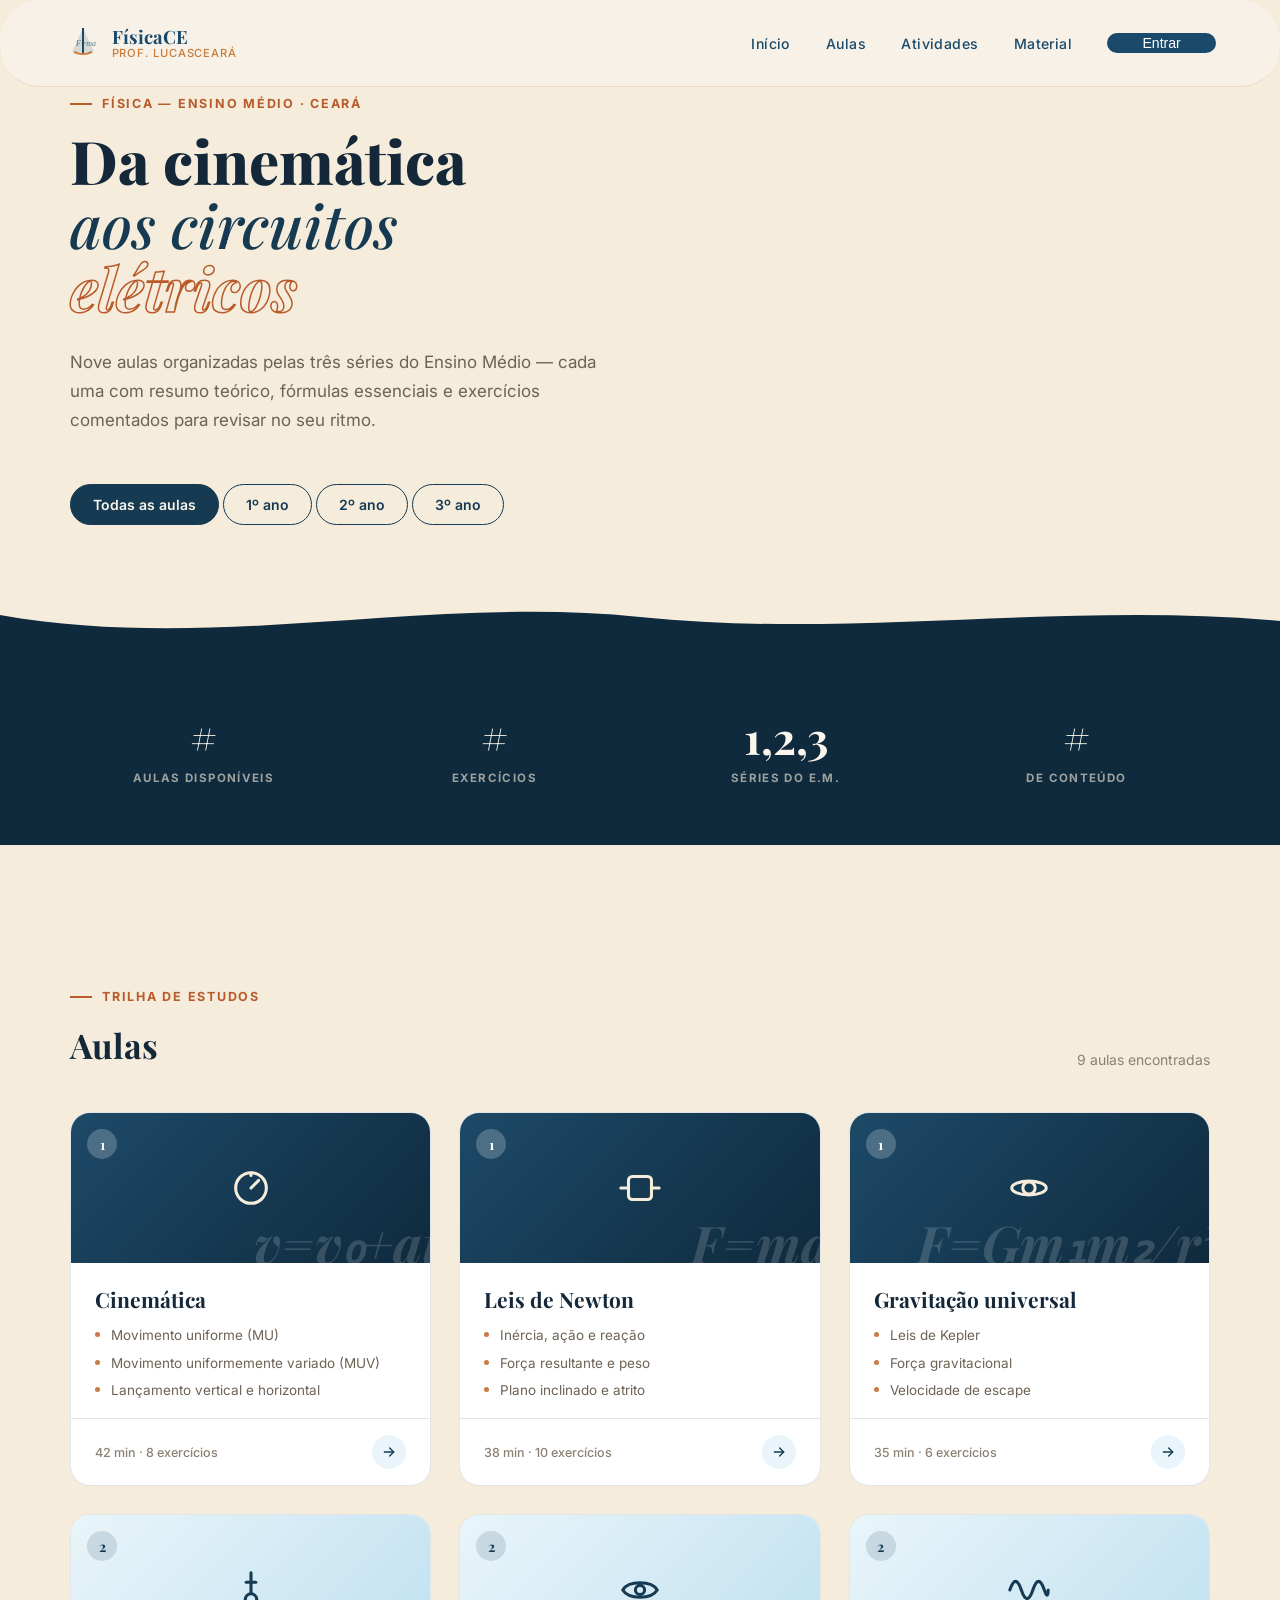
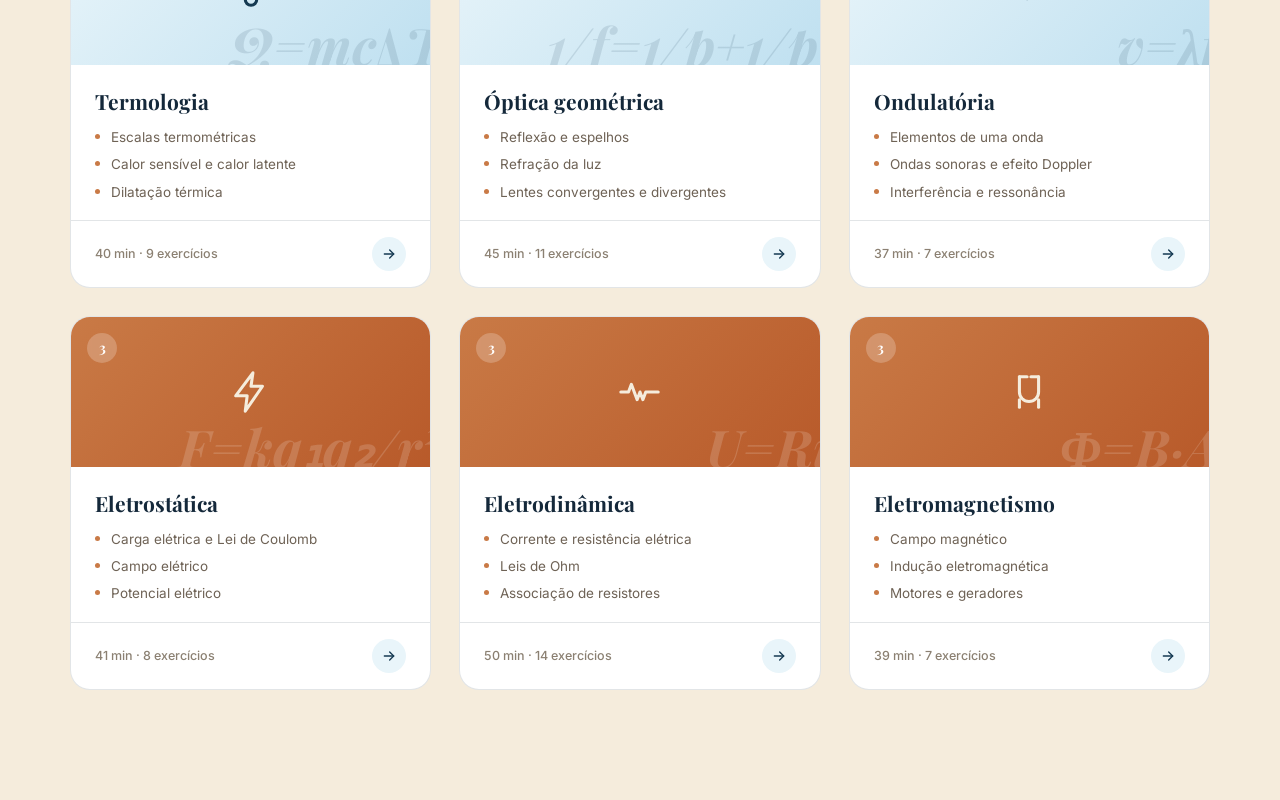
==== index2.html @ 8c0c24ef "Create index2.html" ====
<!DOCTYPE html>
<html lang="pt-BR">
<head>
<meta charset="UTF-8">
<meta name="viewport" content="width=device-width, initial-scale=1.0">
<title>Aulas — FísicaCE</title>
<link rel="preconnect" href="https://fonts.googleapis.com">
<link rel="preconnect" href="https://fonts.gstatic.com" crossorigin>
<link href="https://fonts.googleapis.com/css2?family=Playfair+Display:ital,wght@0,600;0,700;0,800;1,500;1,600&family=Inter:wght@400;500;600;700&display=swap" rel="stylesheet">
<link rel="stylesheet" href="index2.css">
</head>
<body>
   <!-- ── NAV ── -->
<nav>
  <div class="nav-logo">
    <svg class="nav-logo-icon" viewBox="0 0 38 38" fill="none" xmlns="http://www.w3.org/2000/svg">
      <!-- mini jangada -->
      <polygon points="19,4 30,28 8,28" fill="#1A4A6B" opacity=".15"/>
      <line x1="19" y1="4" x2="19" y2="30" stroke="#1A4A6B" stroke-width="2"/>
      <path d="M10 28 Q19 32 28 28" stroke="#C97B3A" stroke-width="2" fill="none"/>
      <text x="12" y="22" font-family="serif" font-style="italic" font-size="8" fill="#1A4A6B" opacity=".7">F=ma</text>
    </svg>
    <div class="nav-logo-text">
      FísicaCE
      <span>Prof. LucasCeará</span>
    </div>
  </div>
  <div class="nav-links">
  
    <li><a href="index.html">Início</a></li>
    <li><a href="aulas.html">Aulas</a></li>
    <li><a href="#">Atividades</a></li>
    <li><a href="#">Material</a></li>
    <button id="btnAbrir" class="nav-btn">Entrar</button>
    
  </div>

  <!--Button mobile-->
   <button class="nav-button" id="button" arial-label="Abrir menu">

    <span></span>
    <span></span>
    <span></span>

   </button>


<div class="nav-mobile" id="menuMobile">

    <a href="#">Início</a></li>
    <a href="aulas.html">Aulas</a></li>
    <a href="#">Atividades</a></li>
    <a href="#">Material</a></li>
    <hr>
    <button id="btEnt" class="nav-btn-mobile">Entrar</button>

</div>

 <!--Button mobile-->
   <button class="nav-button" id="button" arial-label="Abrir menu">

    <span></span>
    <span></span>
    <span></span>

   </button>


<div class="nav-mobile" id="menuMobile">

    <a href="#">Início</a></li>
    <a href="aulas.html">Aulas</a></li>
    <a href="#">Atividades</a></li>
    <a href="#">Material</a></li>
    <hr>
    <button id="btEnt" class="nav-btn-mobile">Entrar</button>

</div>
</nav>

<!--Header page-->
  <header class="page-head">
    <div class="wrap">
      <p class="eyebrow">Física — Ensino Médio · Ceará</p>
      <h1 class="heading">
        <span class="line-bold">Da cinemática</span>
        <span class="line-italic">aos circuitos</span>
        <span class="line-outline">elétricos</span>
      </h1>
      <p class="lede">
        Nove aulas organizadas pelas três séries do Ensino Médio — cada uma com resumo teórico,
        fórmulas essenciais e exercícios comentados para revisar no seu ritmo.
      </p>
 
      
        <button class="filter-btn active" data-filter="todas" role="tab" aria-selected="true">Todas as aulas</button>
        <button class="filter-btn" data-filter="1" role="tab" aria-selected="false">1º ano</button>
        <button class="filter-btn" data-filter="2" role="tab" aria-selected="false">2º ano</button>
        <button class="filter-btn" data-filter="3" role="tab" aria-selected="false">3º ano</button>


    </div>
  </header>
 
  <div class="wave">
    <svg viewBox="0 0 1440 64" preserveAspectRatio="none" aria-hidden="true">
      <path d="M0,20 C240,58 480,0 720,22 C960,44 1200,6 1440,26 L1440,64 L0,64 Z" fill="#0F2A3D"/>
    </svg>
  </div>
 
  <section class="stats-section">
    <div class="wrap">
      <div class="stats-grid">
        <div class="stat">
          <div class="num">#</div>
          <div class="label">Aulas disponíveis</div>
        </div>
        <div class="stat">
          <div class="num">#</div>
          <div class="label">Exercícios</div>
        </div>
        <div class="stat">
          <div class="num">1,2,3</div>
          <div class="label">Séries do E.M.</div>
        </div>
        <div class="stat">
          <div class="num">#</div>
          <div class="label">De conteúdo</div>
        </div>
      </div>
    </div>
  </section>
 
  <div class="wave" style="transform:scaleY(-1);">
    <svg viewBox="0 0 1440 64" preserveAspectRatio="none" aria-hidden="true">
      <path d="M0,20 C240,58 480,0 720,22 C960,44 1200,6 1440,26 L1440,64 L0,64 Z" fill="#F5ECDC"/>
    </svg>
  </div>
 
  <section class="cards-section">
    <div class="wrap">
      <div class="section-top">
        <div>
          <p class="eyebrow">Trilha de estudos</p>
          <h2 class="heading-md">Aulas</h2>
        </div>
        <span class="count-note" id="count-note">9 aulas encontradas</span>
      </div>
 
      <div class="grid" id="grid">
 
        <article class="card" data-serie="1" style="animation-delay:.02s">
          <div class="card-banner banner-navy">
            <span class="card-badge">1</span>
            <span class="watermark">v=v₀+at</span>
            <div class="card-icon">
              <svg viewBox="0 0 24 24" fill="none" stroke="#F5ECDC" stroke-width="1.6" stroke-linecap="round" stroke-linejoin="round"><circle cx="12" cy="12" r="8"/><path d="M12 12 L16 8"/><path d="M12 4 L12 5.5"/></svg>
            </div>
          </div>
          <div class="card-body">
            <h3>Cinemática</h3>
            <ul class="topics">
              <li>Movimento uniforme (MU)</li>
              <li>Movimento uniformemente variado (MUV)</li>
              <li>Lançamento vertical e horizontal</li>
            </ul>
          </div>
          <div class="card-footer">
            <span class="meta">42 min · 8 exercícios</span>
            <button class="arrow-btn" aria-label="Abrir aula de Cinemática">
              <svg viewBox="0 0 24 24" fill="none" stroke="currentColor" stroke-width="2" stroke-linecap="round" stroke-linejoin="round"><path d="M5 12h14"/><path d="M13 6l6 6-6 6"/></svg>
            </button>
          </div>
        </article>
 
        <article class="card" data-serie="1" style="animation-delay:.08s">
          <div class="card-banner banner-navy">
            <span class="card-badge">1</span>
            <span class="watermark">F=ma</span>
            <div class="card-icon">
              <svg viewBox="0 0 24 24" fill="none" stroke="#F5ECDC" stroke-width="1.6" stroke-linecap="round" stroke-linejoin="round"><rect x="6" y="6" width="12" height="12" rx="2"/><path d="M2 12h4"/><path d="M18 12h4"/></svg>
            </div>
          </div>
          <div class="card-body">
            <h3>Leis de Newton</h3>
            <ul class="topics">
              <li>Inércia, ação e reação</li>
              <li>Força resultante e peso</li>
              <li>Plano inclinado e atrito</li>
            </ul>
          </div>
          <div class="card-footer">
            <span class="meta">38 min · 10 exercícios</span>
            <button class="arrow-btn" aria-label="Abrir aula de Leis de Newton">
              <svg viewBox="0 0 24 24" fill="none" stroke="currentColor" stroke-width="2" stroke-linecap="round" stroke-linejoin="round"><path d="M5 12h14"/><path d="M13 6l6 6-6 6"/></svg>
            </button>
          </div>
        </article>
 
        <article class="card" data-serie="1" style="animation-delay:.14s">
          <div class="card-banner banner-navy">
            <span class="card-badge">1</span>
            <span class="watermark">F=Gm₁m₂/r²</span>
            <div class="card-icon">
              <svg viewBox="0 0 24 24" fill="none" stroke="#F5ECDC" stroke-width="1.6" stroke-linecap="round" stroke-linejoin="round"><circle cx="12" cy="12" r="3.2"/><ellipse cx="12" cy="12" rx="9" ry="3.6"/></svg>
            </div>
          </div>
          <div class="card-body">
            <h3>Gravitação universal</h3>
            <ul class="topics">
              <li>Leis de Kepler</li>
              <li>Força gravitacional</li>
              <li>Velocidade de escape</li>
            </ul>
          </div>
          <div class="card-footer">
            <span class="meta">35 min · 6 exercícios</span>
            <button class="arrow-btn" aria-label="Abrir aula de Gravitação universal">
              <svg viewBox="0 0 24 24" fill="none" stroke="currentColor" stroke-width="2" stroke-linecap="round" stroke-linejoin="round"><path d="M5 12h14"/><path d="M13 6l6 6-6 6"/></svg>
            </button>
          </div>
        </article>
 
        <article class="card" data-serie="2" style="animation-delay:.02s">
          <div class="card-banner banner-blue">
            <span class="card-badge">2</span>
            <span class="watermark">Q=mcΔT</span>
            <div class="card-icon">
              <svg viewBox="0 0 24 24" fill="none" stroke="#153A52" stroke-width="1.6" stroke-linecap="round" stroke-linejoin="round"><path d="M12 3v10.5"/><circle cx="12" cy="17" r="3"/><path d="M9.5 8h5"/></svg>
            </div>
          </div>
          <div class="card-body">
            <h3>Termologia</h3>
            <ul class="topics">
              <li>Escalas termométricas</li>
              <li>Calor sensível e calor latente</li>
              <li>Dilatação térmica</li>
            </ul>
          </div>
          <div class="card-footer">
            <span class="meta">40 min · 9 exercícios</span>
            <button class="arrow-btn" aria-label="Abrir aula de Termologia">
              <svg viewBox="0 0 24 24" fill="none" stroke="currentColor" stroke-width="2" stroke-linecap="round" stroke-linejoin="round"><path d="M5 12h14"/><path d="M13 6l6 6-6 6"/></svg>
            </button>
          </div>
        </article>
 
        <article class="card" data-serie="2" style="animation-delay:.08s">
          <div class="card-banner banner-blue">
            <span class="card-badge">2</span>
            <span class="watermark">1/f=1/p+1/p'</span>
            <div class="card-icon">
              <svg viewBox="0 0 24 24" fill="none" stroke="#153A52" stroke-width="1.6" stroke-linecap="round" stroke-linejoin="round"><path d="M3 12c3-5 15-5 18 0c-3 5-15 5-18 0Z"/><circle cx="12" cy="12" r="2.4"/></svg>
            </div>
          </div>
          <div class="card-body">
            <h3>Óptica geométrica</h3>
            <ul class="topics">
              <li>Reflexão e espelhos</li>
              <li>Refração da luz</li>
              <li>Lentes convergentes e divergentes</li>
            </ul>
          </div>
          <div class="card-footer">
            <span class="meta">45 min · 11 exercícios</span>
            <button class="arrow-btn" aria-label="Abrir aula de Óptica geométrica">
              <svg viewBox="0 0 24 24" fill="none" stroke="currentColor" stroke-width="2" stroke-linecap="round" stroke-linejoin="round"><path d="M5 12h14"/><path d="M13 6l6 6-6 6"/></svg>
            </button>
          </div>
        </article>
 
        <article class="card" data-serie="2" style="animation-delay:.14s">
          <div class="card-banner banner-blue">
            <span class="card-badge">2</span>
            <span class="watermark">v=λf</span>
            <div class="card-icon">
              <svg viewBox="0 0 24 24" fill="none" stroke="#153A52" stroke-width="1.6" stroke-linecap="round" stroke-linejoin="round"><path d="M2 12c2-6 4-6 6 0s4 6 6 0s4-6 6 0s2 0 2 0"/></svg>
            </div>
          </div>
          <div class="card-body">
            <h3>Ondulatória</h3>
            <ul class="topics">
              <li>Elementos de uma onda</li>
              <li>Ondas sonoras e efeito Doppler</li>
              <li>Interferência e ressonância</li>
            </ul>
          </div>
          <div class="card-footer">
            <span class="meta">37 min · 7 exercícios</span>
            <button class="arrow-btn" aria-label="Abrir aula de Ondulatória">
              <svg viewBox="0 0 24 24" fill="none" stroke="currentColor" stroke-width="2" stroke-linecap="round" stroke-linejoin="round"><path d="M5 12h14"/><path d="M13 6l6 6-6 6"/></svg>
            </button>
          </div>
        </article>
 
        <article class="card" data-serie="3" style="animation-delay:.02s">
          <div class="card-banner banner-orange">
            <span class="card-badge">3</span>
            <span class="watermark">F=kq₁q₂/r²</span>
            <div class="card-icon">
              <svg viewBox="0 0 24 24" fill="none" stroke="#F5ECDC" stroke-width="1.6" stroke-linecap="round" stroke-linejoin="round"><path d="M13 2 L4 14 h6 l-1 8 l9 -13 h-6 z"/></svg>
            </div>
          </div>
          <div class="card-body">
            <h3>Eletrostática</h3>
            <ul class="topics">
              <li>Carga elétrica e Lei de Coulomb</li>
              <li>Campo elétrico</li>
              <li>Potencial elétrico</li>
            </ul>
          </div>
          <div class="card-footer">
            <span class="meta">41 min · 8 exercícios</span>
            <button class="arrow-btn" aria-label="Abrir aula de Eletrostática">
              <svg viewBox="0 0 24 24" fill="none" stroke="currentColor" stroke-width="2" stroke-linecap="round" stroke-linejoin="round"><path d="M5 12h14"/><path d="M13 6l6 6-6 6"/></svg>
            </button>
          </div>
        </article>
 
        <article class="card" data-serie="3" style="animation-delay:.08s">
          <div class="card-banner banner-orange">
            <span class="card-badge">3</span>
            <span class="watermark">U=Ri</span>
            <div class="card-icon">
              <svg viewBox="0 0 24 24" fill="none" stroke="#F5ECDC" stroke-width="1.6" stroke-linecap="round" stroke-linejoin="round"><path d="M2 12h4l1.5-4l3 8l1.5-4l1.5 4l1.5-4h6.5"/></svg>
            </div>
          </div>
          <div class="card-body">
            <h3>Eletrodinâmica</h3>
            <ul class="topics">
              <li>Corrente e resistência elétrica</li>
              <li>Leis de Ohm</li>
              <li>Associação de resistores</li>
            </ul>
          </div>
          <div class="card-footer">
            <span class="meta">50 min · 14 exercícios</span>
            <button class="arrow-btn" aria-label="Abrir aula de Eletrodinâmica">
              <svg viewBox="0 0 24 24" fill="none" stroke="currentColor" stroke-width="2" stroke-linecap="round" stroke-linejoin="round"><path d="M5 12h14"/><path d="M13 6l6 6-6 6"/></svg>
            </button>
          </div>
        </article>
 
        <article class="card" data-serie="3" style="animation-delay:.14s">
          <div class="card-banner banner-orange">
            <span class="card-badge">3</span>
            <span class="watermark">Φ=B·A</span>
            <div class="card-icon">
              <svg viewBox="0 0 24 24" fill="none" stroke="#F5ECDC" stroke-width="1.6" stroke-linecap="round" stroke-linejoin="round"><path d="M7 4v8a5 5 0 0 0 10 0V4"/><path d="M7 4h4"/><path d="M13 4h4"/><path d="M7 16v4"/><path d="M17 16v4"/></svg>
            </div>
          </div>
          <div class="card-body">
            <h3>Eletromagnetismo</h3>
            <ul class="topics">
              <li>Campo magnético</li>
              <li>Indução eletromagnética</li>
              <li>Motores e geradores</li>
            </ul>
          </div>
          <div class="card-footer">
            <span class="meta">39 min · 7 exercícios</span>
            <button class="arrow-btn" aria-label="Abrir aula de Eletromagnetismo">
              <svg viewBox="0 0 24 24" fill="none" stroke="currentColor" stroke-width="2" stroke-linecap="round" stroke-linejoin="round"><path d="M5 12h14"/><path d="M13 6l6 6-6 6"/></svg>
            </button>
          </div>
        </article>
 
      </div>
    </div>
  </section>



</body>
</html>
---- index2.css ----
*, *::before, *::after { box-sizing: border-box; margin: 0; padding: 0; }

:root{
    --cream:#F5ECDC;
    --cream-soft:#FBF6EC;
    --navy-900:#0F2A3D;
    --navy-800:#153A52;
    --navy-700:#1D4A68;
    --ink:#14283A;
    --stone:#6E6255;
    --stone-soft:#8B8072;
    --orange-600:#B85A2A;
    --orange-500:#C97A46;
    --orange-100:#F1D9C4;
    --blue-100:#BFE0F0;
    --blue-50:#E9F5FA;
    --areia:     #F7F1E8;
    --ocre:      #C97B3A;
    --terracota: #A84B2F;
    --oceano:    #1A4A6B;
    --agua:      #2D7DAB;
    --espuma:    #D8EEF7;
    --noite:     #0D2535;
    --texto:     #2C1F10;
    --line:rgba(20,40,58,0.12);
    --white:#FFFFFF;
    --radius-card:20px;
    --font-display:'Playfair Display', Georgia, serif;
    --font-body:'Inter', -apple-system, sans-serif;
  }
 
 html { scroll-behavior: smooth; }

  body{
    font-family:var(--font-body);
    background:var(--cream);
    color:var(--ink);
    -webkit-font-smoothing:antialiased;
    overflow-x: hidden;
    width: 100%;
  }

  /* ── NAV ── */
  /*Com o position a navbar fica no topo mesmo quando rola a página*/
  /*o z-index faz com que a nav fique acima de todos os outros elementos*/
  nav {
    position: fixed; top: 0; left: 0; right: 0; z-index: 100;
    display: flex; align-items: center; justify-content: space-between;
    padding: 1.5rem 4rem;
    background: rgba(247, 241, 232, 0.92);
    backdrop-filter: blur(35px);
    border-bottom: 1px solid rgba(201, 123, 58, 0.18);
    border-radius: 40px;
  }



 
  
.nav-button{
    display: none;
    flex-direction: column;
    justify-content: center;
    gap: 6px;
    width: 42px; height: 42px;
    background: none;
    border: none;
    cursor: pointer;
    padding: 0;
    transition: border-color .2s, background 2.s;
}

.nav-button:hover {
    border-color: var(--ocre);
    background: rgba(201,123,58,.06);
}


.nav-button span {
    display: block;
    width: 20px; height: 2px;
    background: var(--oceano);
    border-radius: 2px;
    transition: transform .3s ease, opacity .3s ease;
    transform-origin: center;
}

  /* Estado aberto — vira X */
  .nav-button.aberto span:nth-child(1) { transform: translateY(7px) rotate(45deg); }
  .nav-button.aberto span:nth-child(2) { opacity: 0; transform: scaleX(0); }
  .nav-button.aberto span:nth-child(3) { transform: translateY(-7px) rotate(-45deg); }

/* Menu mobile dropdown */
  .nav-mobile {
    display: none;
    position: fixed;
    top: 65px; left: 0; right: 0;
    z-index: 99;
    background: rgba(247,241,232,0.98);
    backdrop-filter: blur(14px);
    border-bottom: 2px solid rgba(201,123,58,.2);
    flex-direction: column;
    padding: 1rem 1.5rem 1.5rem;
    gap: .2rem;
    box-shadow: 0 8px 24px rgba(13,37,53,.1);
}
 .nav-mobile.aberto {
    display: flex;
    animation: slideDown .22s ease forwards;
  }

 @keyframes slideDown {
    from { opacity: 0; transform: translateY(-8px); }
    to   { opacity: 1; transform: translateY(0); }
  }


  .nav-mobile a {
    text-decoration: none; font-size: .98rem; font-weight: 500;
    color: var(--oceano); padding: .8rem 1rem;
    border-radius: .5rem; transition: background .15s, color .15s;
  }


.nav-mobile a:hover { background: rgba(26,74,107,.06); color: var(--ocre); }
  .nav-mobile .nav-btn-mobile {
    background: var(--oceano); color: #fff !important;
    text-align: center; margin-top: .6rem;
    border-radius: 2rem; padding: .85rem 1rem;
    font-weight: 600;
  }

  .nav-mobile .nav-btn-mobile:hover { background: var(--agua) !important; }
  .nav-mobile hr {
    border: none; border-top: 1px solid rgba(201,123,58,.18); margin: .5rem 0;
  }



  .nav-logo {
    display: flex; align-items: center; gap: .6rem;
  }
  .nav-logo-icon {
    width: 38px; height: 38px;
  }
  .nav-logo-text {
    font-family: 'Playfair Display', serif;
    font-size: 1.15rem;
    font-weight: 700;
    color: var(--oceano);
    line-height: 1.1;
  }
  .nav-logo-text span {
    display: block;
    font-size: .7rem;
    font-family: 'Inter', sans-serif;
    font-weight: 500;
    color: var(--ocre);
    letter-spacing: .08em;
    text-transform: uppercase;
  }
 
  .nav-links {
    display: flex; gap: 2.2rem; list-style: none;

  }
  .nav-links a {
    text-decoration: none;
    font-size: .88rem;
    font-weight: 500;
    color: var(--oceano);
    letter-spacing: .03em;
    transition: color .2s;
  }
  .nav-links a:hover { color: var(--ocre); }
 
  .nav-btn {
    background: var(--oceano);
    color: #fff !important;
    padding: .1rem 2.2rem;
    border-radius: 5rem;
    font-size: .88rem !important;
    font-weight: 500;
    transition: background .2s !important;
    border: none;
  }


  .nav-btn:hover { background: var(--agua) !important; color: #fff !important; }

 
  .wrap{
    max-width:1220px;
    margin:0 auto;
    padding:0 40px;
  }
 
  /* ---------- Eyebrow ---------- */
  .eyebrow{
    display:flex;
    align-items:center;
    gap:10px;
    font-family:var(--font-body);
    font-size:12.5px;
    font-weight:700;
    letter-spacing:0.14em;
    text-transform:uppercase;
    color:var(--orange-600);
    margin-bottom:18px;
  }
  .eyebrow::before{
    content:"";
    width:22px;
    height:2px;
    background:var(--orange-600);
    display:inline-block;
  }
  .eyebrow.on-dark{ color:var(--orange-500); }
 
  /* ---------- Header / Hero ---------- */
  .page-head{
    padding:96px 0 70px;
  }
  .page-head .heading{
    font-family:var(--font-display);
    font-size:60px;
    line-height:1.06;
    max-width:760px;
  }
  .page-head .heading .line-bold{
    display:block;
    font-weight:800;
    color:var(--ink);
  }
  .page-head .heading .line-italic{
    display:block;
    font-weight:500;
    font-style:italic;
    color:var(--navy-800);
  }
  .page-head .heading .line-outline{
    display:block;
    font-weight:700;
    font-style:italic;
    color:transparent;
    -webkit-text-stroke:1.5px var(--orange-600);
    text-stroke:1.5px var(--orange-600);
  }
 
  .page-head .lede{
    margin-top:28px;
    max-width:560px;
    font-size:17px;
    line-height:1.7;
    color:var(--stone);
  }
 
  /* ---------- Filter tabs ---------- */

  .filter-btn{
    margin-top:50px;
    font-family:var(--font-body);
    font-size:14px;
    font-weight:600;
    padding:11px 22px;
    border-radius:999px;
    border:1.5px solid var(--navy-800);
    background:transparent;
    color:var(--navy-800);
    cursor:pointer;
    transition:background .2s ease, color .2s ease, border-color .2s ease;
  }
  .filter-btn:hover{ background:rgba(21,58,82,0.06); }
  .filter-btn.active{
    background:var(--navy-800);
    color:var(--cream-soft);
    border-color:var(--navy-800);
  }
  .filter-btn:focus-visible{
    outline:2px solid var(--orange-600);
    outline-offset:2px;
  }
 
  /* ---------- Wave dividers ---------- */
  .wave{ line-height:0; }
  .wave svg{ display:block; width:100%; height:64px; }
 
  /* ---------- Stats bar ---------- */
  .stats-section{
    background:var(--navy-900);
    padding:56px 0 60px;
  }
  .stats-grid{
    display:grid;
    grid-template-columns:repeat(4, 1fr);
    text-align:center;
    gap:24px;
  }
  .stat .num{
    font-family:var(--font-display);
    font-weight:700;
    font-size:44px;
    color:var(--cream-soft);
    line-height:1;
  }
  .stat .label{
    margin-top:12px;
    font-size:11.5px;
    font-weight:700;
    letter-spacing:0.12em;
    text-transform:uppercase;
    color:rgba(245,236,220,0.62);
  }
 
  /* ---------- Cards section ---------- */
  .cards-section{
    padding:80px 0 110px;
  }
  .section-top{
    display:flex;
    justify-content:space-between;
    align-items:flex-end;
    gap:24px;
    margin-bottom:44px;
  }
  .section-top .heading-md{
    font-family:var(--font-display);
    font-weight:700;
    font-size:34px;
    color:var(--ink);
    margin-top:4px;
  }
  .count-note{
    font-size:14px;
    color:var(--stone-soft);
  }
 
  .grid{
    display:grid;
    grid-template-columns:repeat(3, 1fr);
    gap:28px;
  }
 
  .card{
    background:var(--white);
    border-radius:var(--radius-card);
    overflow:hidden;
    border:1px solid var(--line);
    display:flex;
    flex-direction:column;
    transition:transform .25s ease, box-shadow .25s ease;
  }
  .card:hover{
    transform:translateY(-4px);
    box-shadow:0 18px 34px rgba(20,40,58,0.14);
  }
 
  .card-banner{
    position:relative;
    height:150px;
    display:flex;
    align-items:center;
    justify-content:center;
    overflow:hidden;
  }
  .banner-navy{ background:linear-gradient(135deg, var(--navy-700), var(--navy-900)); }
  .banner-blue{ background:linear-gradient(135deg, var(--blue-50), var(--blue-100)); }
  .banner-orange{ background:linear-gradient(135deg, var(--orange-500), var(--orange-600)); }
 
  .card-badge{
    position:absolute;
    top:16px;
    left:16px;
    width:30px;
    height:30px;
    border-radius:50%;
    display:flex;
    align-items:center;
    justify-content:center;
    font-family:var(--font-display);
    font-weight:700;
    font-size:14px;
    background:rgba(255,255,255,0.22);
    color:var(--white);
    backdrop-filter:blur(2px);
  }
  .banner-blue .card-badge{
    background:rgba(21,58,82,0.14);
    color:var(--navy-800);
  }
 
  .watermark{
    position:absolute;
    right:-10px;
    bottom:-14px;
    font-family:var(--font-display);
    font-style:italic;
    font-weight:700;
    font-size:52px;
    color:rgba(255,255,255,0.16);
    white-space:nowrap;
    pointer-events:none;
  }
  .banner-blue .watermark{ color:rgba(21,58,82,0.12); }
 
  .card-icon{
    position:relative;
    z-index:1;
    width:46px;
    height:46px;
  }
  .card-icon svg{ width:100%; height:100%; }
 
  .card-body{
    padding:22px 24px 18px;
    flex:1;
  }
  .card-body h3{
    font-family:var(--font-display);
    font-weight:700;
    font-size:21px;
    color:var(--ink);
    margin-bottom:12px;
  }
  .topics{
    list-style:none;
    display:flex;
    flex-direction:column;
    gap:7px;
  }
  .topics li{
    font-size:13.5px;
    color:var(--stone);
    padding-left:16px;
    position:relative;
    line-height:1.5;
  }
  .topics li::before{
    content:"";
    position:absolute;
    left:0;
    top:7px;
    width:5px;
    height:5px;
    border-radius:50%;
    background:var(--orange-500);
  }
 
  .card-footer{
    display:flex;
    align-items:center;
    justify-content:space-between;
    padding:16px 24px;
    border-top:1px solid var(--line);
  }
  .card-footer .meta{
    font-size:12.5px;
    color:var(--stone-soft);
    font-weight:500;
  }
  .arrow-btn{
    width:34px;
    height:34px;
    border-radius:50%;
    border:none;
    background:var(--blue-50);
    color:var(--navy-800);
    display:flex;
    align-items:center;
    justify-content:center;
    cursor:pointer;
    transition:background .2s ease, transform .2s ease;
    flex-shrink:0;
  }
  .arrow-btn:hover{ background:var(--orange-100); transform:translateX(2px); }
  .arrow-btn:focus-visible{ outline:2px solid var(--orange-600); outline-offset:2px; }
  .arrow-btn svg{ width:16px; height:16px; }
 
  .card.is-hidden{ display:none; }
 
  .card{
    opacity:0;
    transform:translateY(14px);
    animation:rise .6s ease forwards;
  }
  @media (prefers-reduced-motion: reduce){
    .card{ opacity:1; transform:none; animation:none; }
    .card:hover{ transform:none; }
  }
  @keyframes rise{ to{ opacity:1; transform:translateY(0); } }
 
  /* ---------- Responsive ---------- */
  @media (max-width:768px){
    .wrap{ padding:0 28px; }
    .page-head{ padding:72px 0 54px; }
    .page-head .heading{ font-size:44px; }
    .section-top{ flex-direction:column; align-items:flex-start; }
    .grid{ grid-template-columns:repeat(2, 1fr); }
    .stats-grid{ grid-template-columns:repeat(2, 1fr); row-gap:36px; }
    .stat .num{ font-size:34px; }
  }
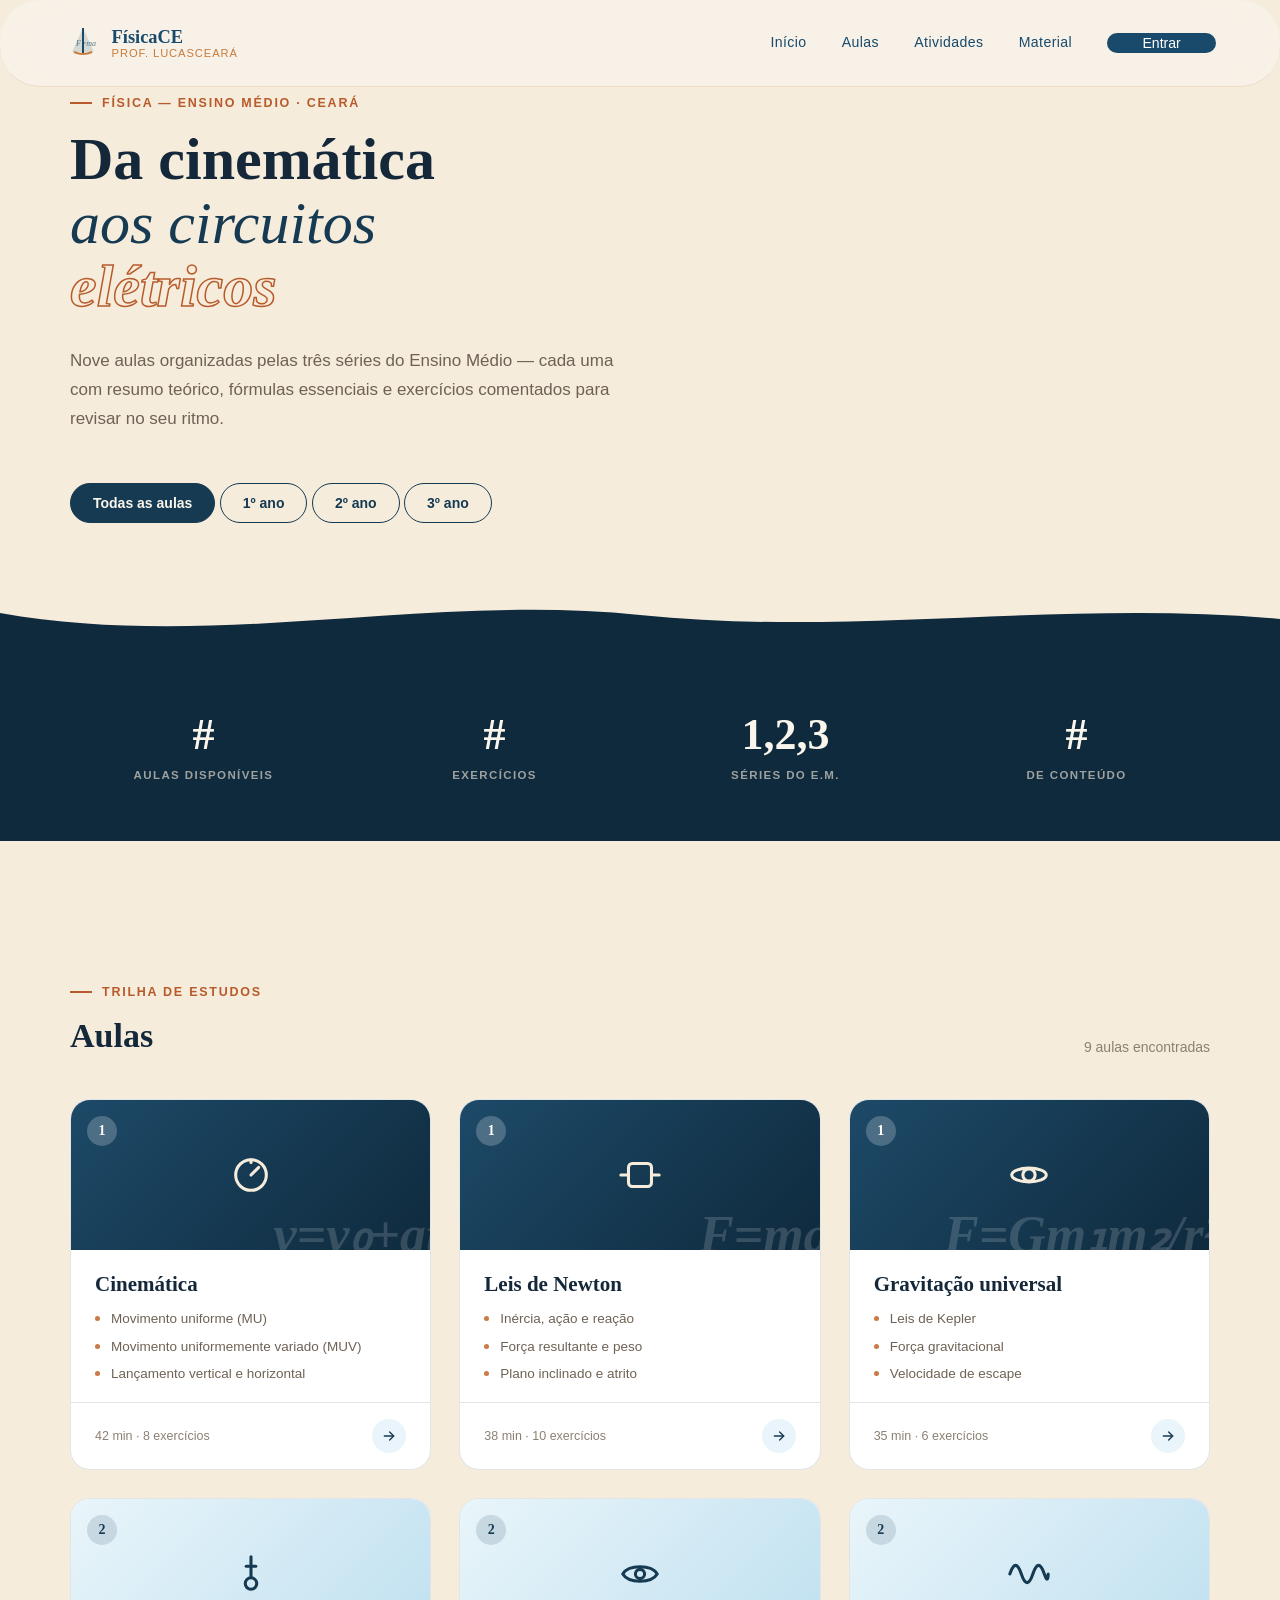
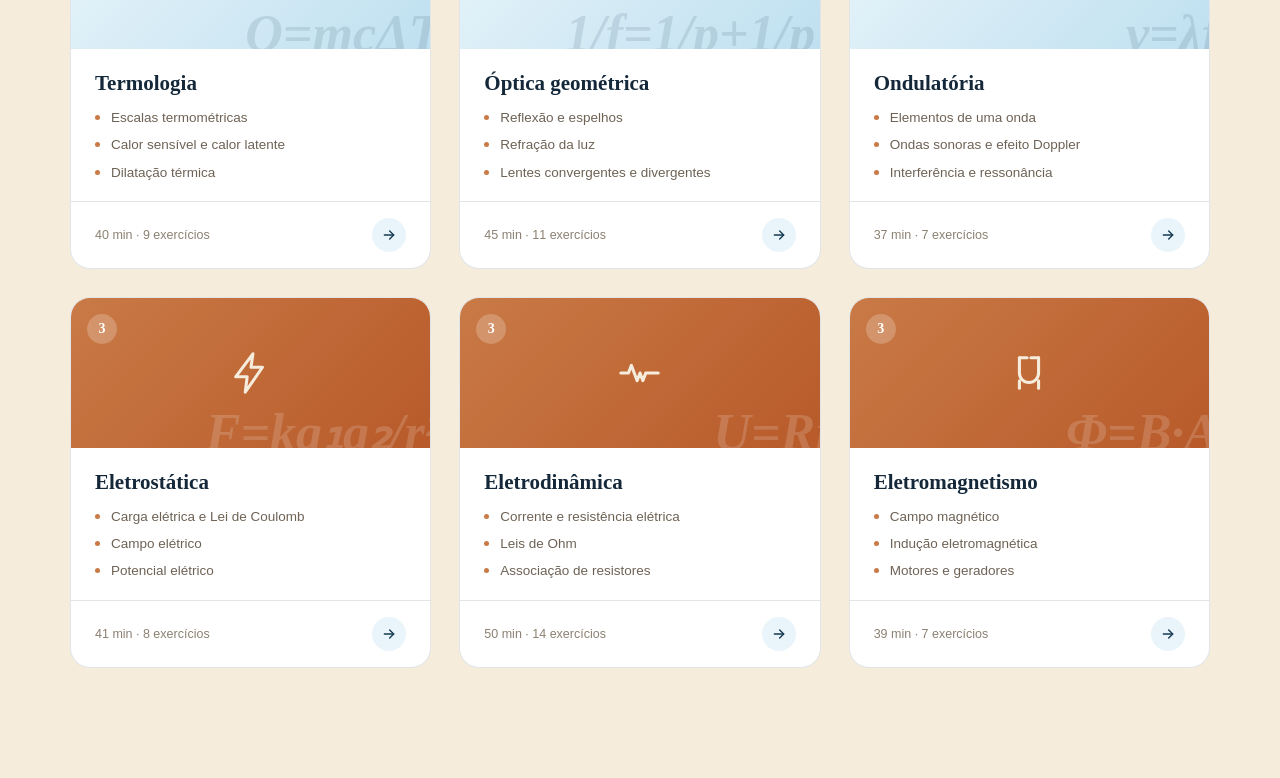
==== commit 0cfef670: "Update index2.html" ====
--- a/index2.html
+++ b/index2.html
@@ -4,9 +4,6 @@
 <meta charset="UTF-8">
 <meta name="viewport" content="width=device-width, initial-scale=1.0">
 <title>Aulas — FísicaCE</title>
-<link rel="preconnect" href="https://fonts.googleapis.com">
-<link rel="preconnect" href="https://fonts.gstatic.com" crossorigin>
-<link href="https://fonts.googleapis.com/css2?family=Playfair+Display:ital,wght@0,600;0,700;0,800;1,500;1,600&family=Inter:wght@400;500;600;700&display=swap" rel="stylesheet">
 <link rel="stylesheet" href="index2.css">
 </head>
 <body>
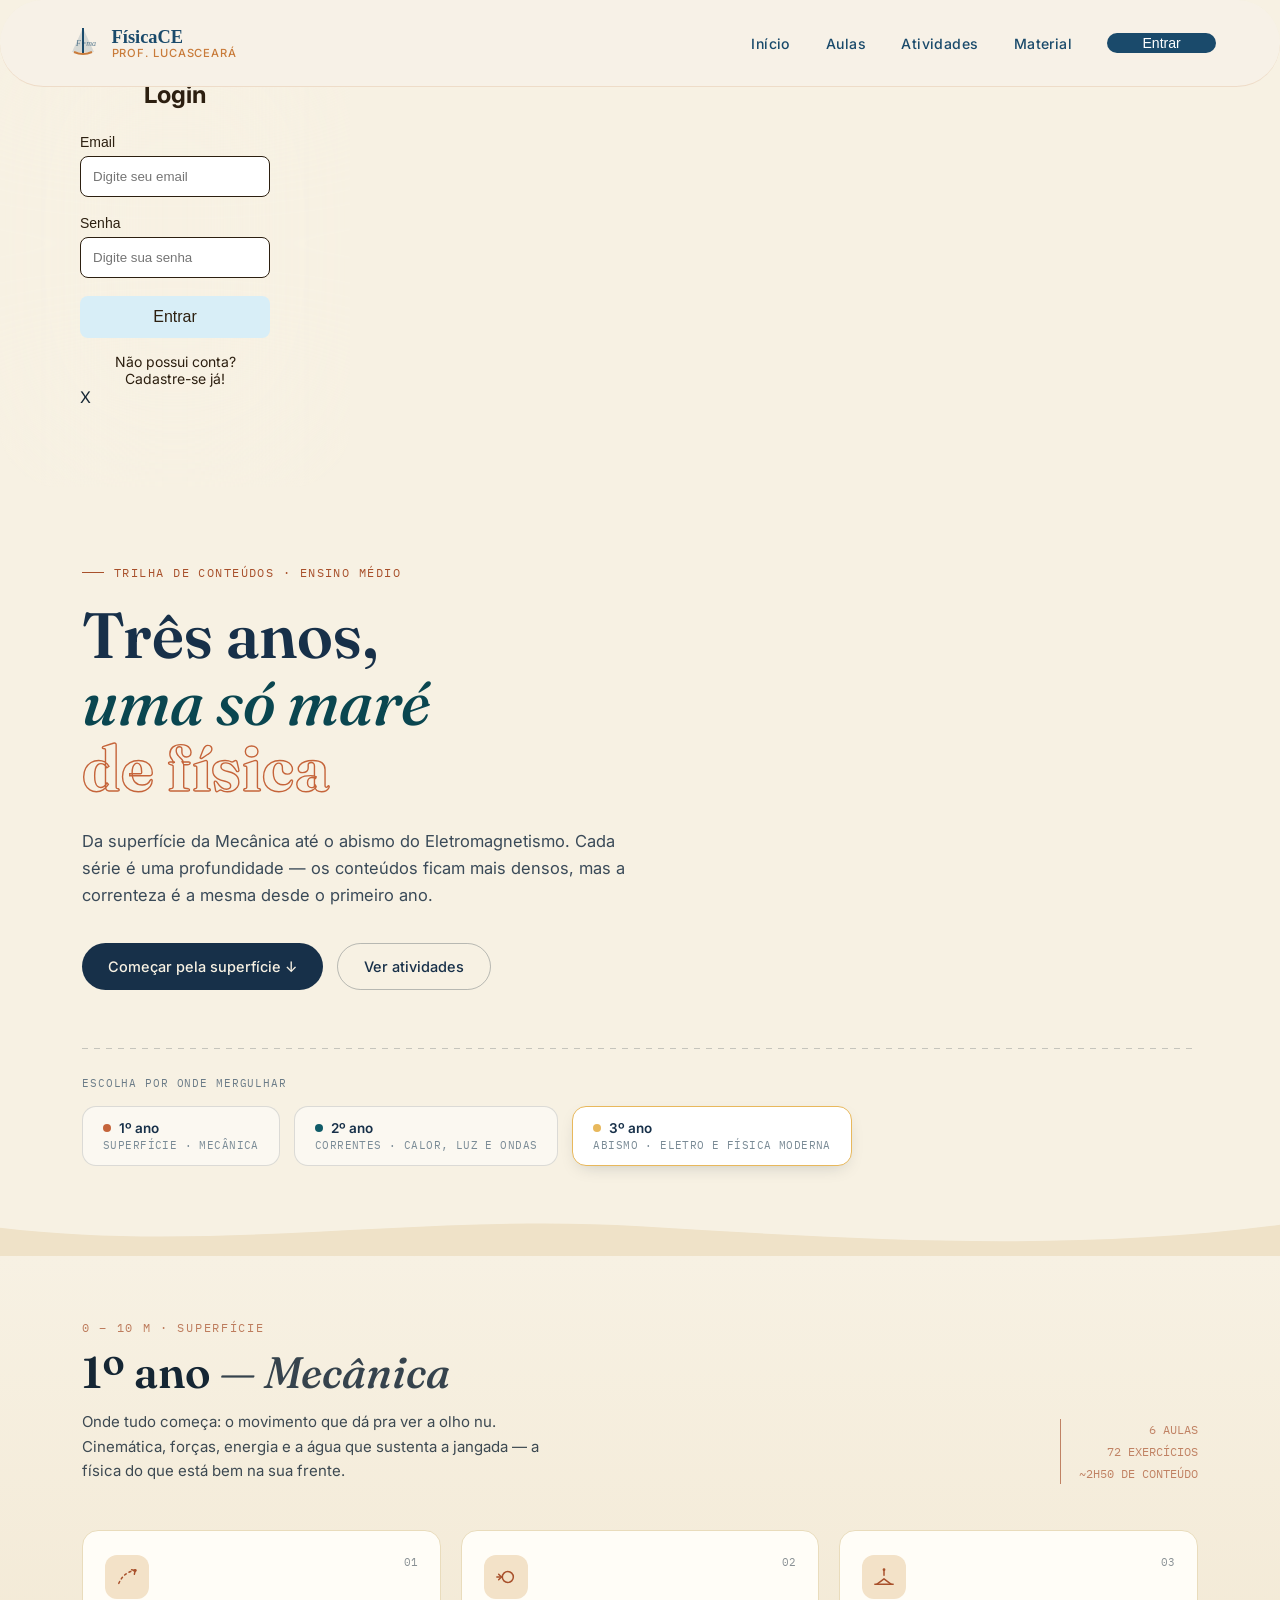
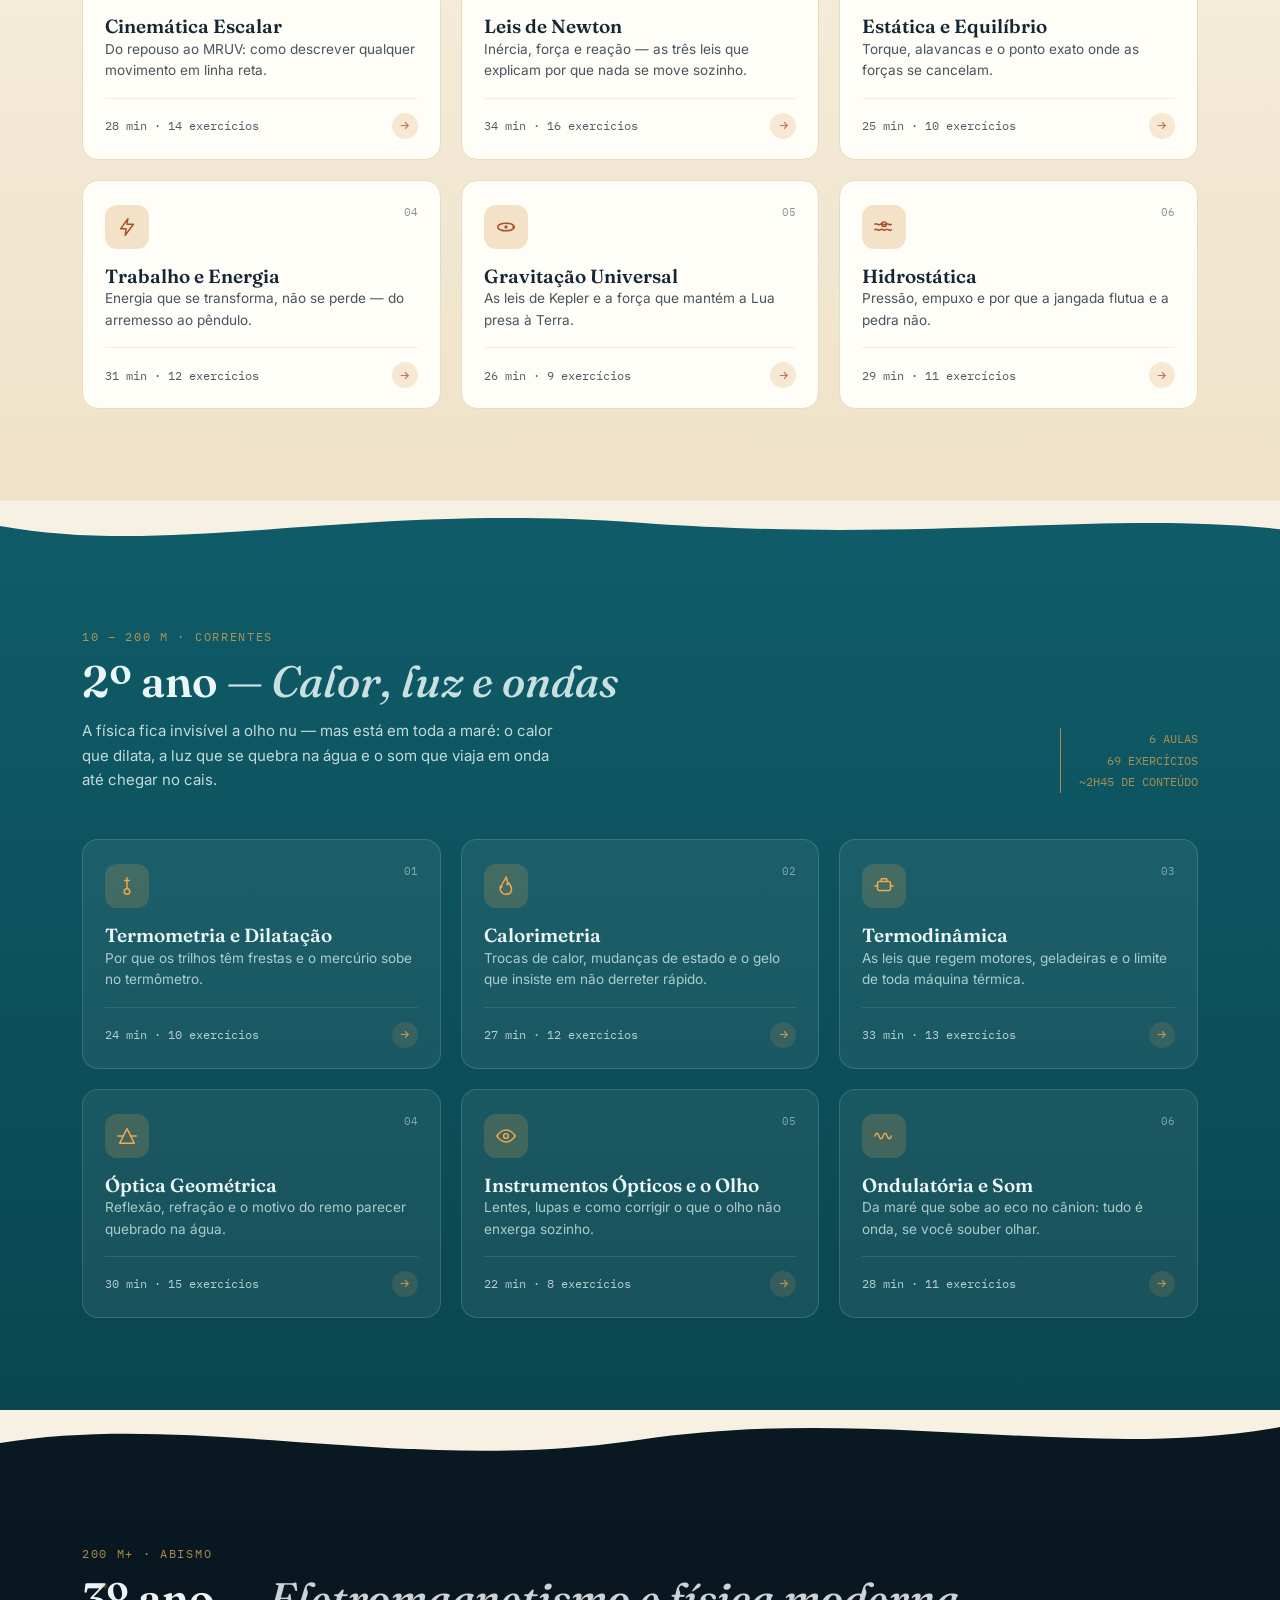
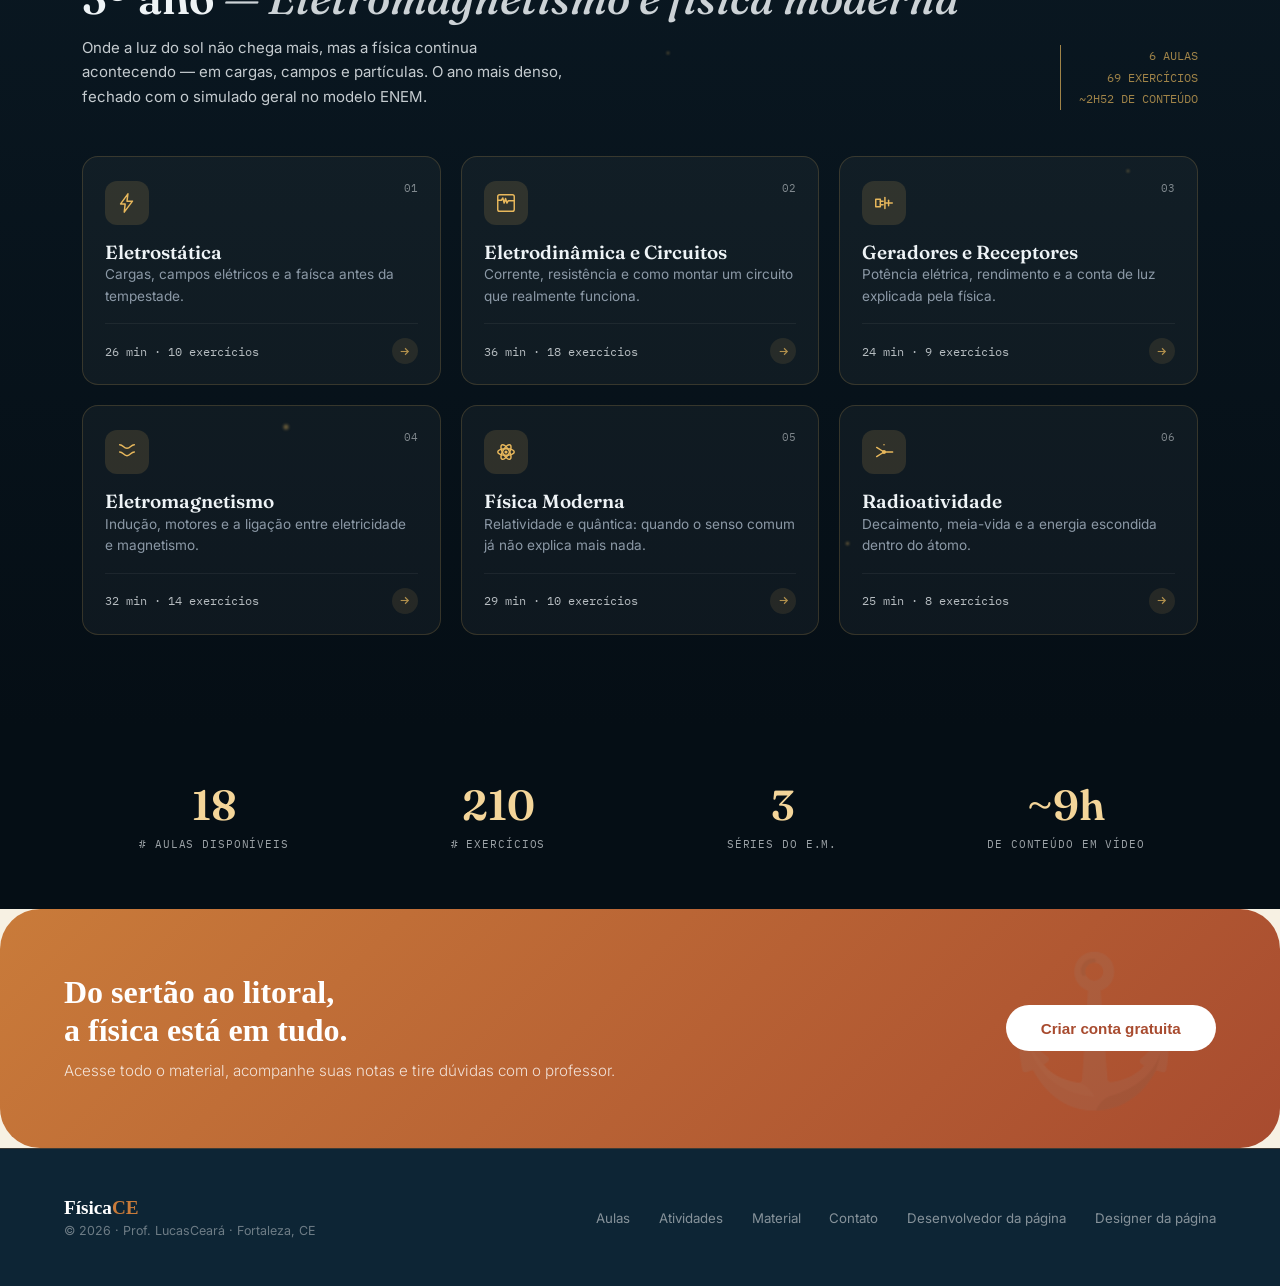
==== commit 4ab6a0bb: "Update index2.html" ====
--- a/index2.html
+++ b/index2.html
@@ -3,11 +3,15 @@
 <head>
 <meta charset="UTF-8">
 <meta name="viewport" content="width=device-width, initial-scale=1.0">
-<title>Aulas — FísicaCE</title>
-<link rel="stylesheet" href="index2.css">
+<title>Conteúdos — FísicaCE · Prof. Lucasceará</title>
+<link rel="preconnect" href="https://fonts.googleapis.com">
+<link rel="preconnect" href="https://fonts.gstatic.com" crossorigin>
+<link href="https://fonts.googleapis.com/css2?family=Fraunces:ital,opsz,wght@0,9..144,400;0,9..144,500;0,9..144,600;0,9..144,700;1,9..144,400;1,9..144,500&family=Inter:wght@400;500;600;700&family=IBM+Plex+Mono:wght@400;500&display=swap" rel="stylesheet">
+<link rel="stylesheet" href="index2.css"> 
 </head>
 <body>
-   <!-- ── NAV ── -->
+
+<!-- ── NAV ── -->
 <nav>
   <div class="nav-logo">
     <svg class="nav-logo-icon" viewBox="0 0 38 38" fill="none" xmlns="http://www.w3.org/2000/svg">
@@ -22,10 +26,13 @@
       <span>Prof. LucasCeará</span>
     </div>
   </div>
+
+<!--Navbar principal-->
+
   <div class="nav-links">
   
     <li><a href="index.html">Início</a></li>
-    <li><a href="aulas.html">Aulas</a></li>
+    <li><a href="index2.html">Aulas</a></li>
     <li><a href="#">Atividades</a></li>
     <li><a href="#">Material</a></li>
     <button id="btnAbrir" class="nav-btn">Entrar</button>
@@ -44,8 +51,8 @@
 
 <div class="nav-mobile" id="menuMobile">
 
-    <a href="#">Início</a></li>
-    <a href="aulas.html">Aulas</a></li>
+    <a href="index.html">Início</a></li>
+    <a href="index2.html">Aulas</a></li>
     <a href="#">Atividades</a></li>
     <a href="#">Material</a></li>
     <hr>
@@ -53,321 +60,223 @@
 
 </div>
 
- <!--Button mobile-->
-   <button class="nav-button" id="button" arial-label="Abrir menu">
-
-    <span></span>
-    <span></span>
-    <span></span>
-
-   </button>
-
-
-<div class="nav-mobile" id="menuMobile">
-
-    <a href="#">Início</a></li>
-    <a href="aulas.html">Aulas</a></li>
-    <a href="#">Atividades</a></li>
-    <a href="#">Material</a></li>
-    <hr>
-    <button id="btEnt" class="nav-btn-mobile">Entrar</button>
-
+</nav>
+
+<!--Menu login mobile-->
+
+ <div id="overlay3" class="overlay3">
+
+   <div class="container">
+
+     <form class="login-box">
+       
+       <h2 id="Entrar">Login</h2>
+
+       <div class="input-group">
+        <label>Email</label>
+        <input id="email" type="email" placeholder="Digite seu email" required>
+       </div>
+
+       <div class="input-group">
+        <label>Senha</label>
+       <input id="password" type="password" placeholder="Digite sua senha" required>
+       </div>
+
+       <button id="botaoLogin" type="button">Entrar</button>
+
+       <p id="mensagem"></p>
+
+       <p class="register">
+          Não possui conta?
+        <a href="#btCadastro">Cadastre-se já!</a>
+
+       </p>
+
+      <span id="fechar3">X</span>
+
+</form>
+
+   </div>
+ </div>
+
+<!--Menu Login-->
+ <div id="overlay" class="overlay">
+
+   <div class="container">
+
+     <form class="login-box">
+       
+       <h2 id="Entrar">Login</h2>
+
+       <div class="input-group">
+        <label>Email</label>
+        <input id="email" type="email" placeholder="Digite seu email" required>
+       </div>
+
+       <div class="input-group">
+        <label>Senha</label>
+       <input id="password" type="password" placeholder="Digite sua senha" required>
+       </div>
+
+       <button id="botaoLogin" type="button">Entrar</button>
+
+       <p id="mensagem"></p>
+
+       <p class="register">
+          Não possui conta?
+        <a href="#btCadastro">Cadastre-se já!</a>
+
+       </p>       
+
+      <span id="fechar">X</span>
+
+</form>
+
+   </div>
+ </div>
+
+
+
+
+<section class="hero">
+  <div class="wrap">
+    <div class="hero-eyebrow eyebrow">TRILHA DE CONTEÚDOS · ENSINO MÉDIO</div>
+    <h1 class="hero-title">
+      Três anos,
+      <span class="line-italic">uma só maré</span>
+      <span class="line-outline">de física</span>
+    </h1>
+    <p class="hero-desc">Da superfície da Mecânica até o abismo do Eletromagnetismo. Cada série é uma profundidade — os conteúdos ficam mais densos, mas a correnteza é a mesma desde o primeiro ano.</p>
+    <div class="hero-cta">
+      <a href="#ano-1" class="btn-primary">Começar pela superfície ↓</a>
+      <a href="#" class="btn-ghost">Ver atividades</a>
+    </div>
+
+    <div class="depth-nav">
+      <div class="depth-nav-label">Escolha por onde mergulhar</div>
+      <div class="depth-pills" id="depthPills">
+        <a href="#ano-1" class="depth-pill" style="--accent-c:var(--terracotta)">
+          <span class="pn-top"><span class="pn-dot"></span>1º ano</span>
+          <span class="pn-sub">SUPERFÍCIE · MECÂNICA</span>
+        </a>
+        <a href="#ano-2" class="depth-pill" style="--accent-c:var(--teal)">
+          <span class="pn-top"><span class="pn-dot"></span>2º ano</span>
+          <span class="pn-sub">CORRENTES · CALOR, LUZ E ONDAS</span>
+        </a>
+        <a href="#ano-3" class="depth-pill" style="--accent-c:var(--glow)">
+          <span class="pn-top"><span class="pn-dot"></span>3º ano</span>
+          <span class="pn-sub">ABISMO · ELETRO E FÍSICA MODERNA</span>
+        </a>
+      </div>
+    </div>
+  </div>
+</section>
+
+<svg class="wave" viewBox="0 0 1440 60" preserveAspectRatio="none" style="height:44px;">
+  <path fill="var(--sand)" d="M0,20 C240,55 480,0 720,18 C960,36 1200,54 1440,16 L1440,60 L0,60 Z"></path>
+</svg>
+
+<main>
+  <!-- ================= ANO 1 ================= -->
+  <section class="series band-1" id="ano-1">
+    <div class="wrap">
+      <div class="series-head">
+        <div class="series-head-left">
+          <div class="series-kicker">0 – 10 m · SUPERFÍCIE</div>
+          <h2 class="series-title">1º ano <em>— Mecânica</em></h2>
+          <p class="series-desc">Onde tudo começa: o movimento que dá pra ver a olho nu. Cinemática, forças, energia e a água que sustenta a jangada — a física do que está bem na sua frente.</p>
+        </div>
+        <div class="series-meta">6 AULAS<br>72 EXERCÍCIOS<br>~2H50 DE CONTEÚDO</div>
+      </div>
+      <div class="topic-grid" id="grid-1"></div>
+    </div>
+  </section>
+
+  <svg class="wave" viewBox="0 0 1440 80" preserveAspectRatio="none" style="height:64px;">
+    <path fill="var(--teal)" d="M0,30 C200,70 400,0 720,26 C1040,52 1240,10 1440,34 L1440,80 L0,80 Z"></path>
+  </svg>
+
+  <!-- ================= ANO 2 ================= -->
+  <section class="series band-2" id="ano-2">
+    <div class="wrap">
+      <div class="series-head">
+        <div class="series-head-left">
+          <div class="series-kicker">10 – 200 m · CORRENTES</div>
+          <h2 class="series-title">2º ano <em>— Calor, luz e ondas</em></h2>
+          <p class="series-desc">A física fica invisível a olho nu — mas está em toda a maré: o calor que dilata, a luz que se quebra na água e o som que viaja em onda até chegar no cais.</p>
+        </div>
+        <div class="series-meta">6 AULAS<br>69 EXERCÍCIOS<br>~2H45 DE CONTEÚDO</div>
+      </div>
+      <div class="topic-grid" id="grid-2"></div>
+    </div>
+  </section>
+
+  <svg class="wave" viewBox="0 0 1440 90" preserveAspectRatio="none" style="height:72px;">
+    <path fill="var(--abyss)" d="M0,40 C220,0 460,80 720,36 C980,-8 1220,64 1440,20 L1440,90 L0,90 Z"></path>
+  </svg>
+
+  <!-- ================= ANO 3 ================= -->
+  <section class="series band-3" id="ano-3">
+    <span class="glow-particle" style="width:6px;height:6px;top:12%;left:8%;"></span>
+    <span class="glow-particle" style="width:4px;height:4px;top:34%;left:88%;animation-delay:-3s;"></span>
+    <span class="glow-particle" style="width:8px;height:8px;top:64%;left:22%;animation-delay:-5.5s;"></span>
+    <span class="glow-particle" style="width:5px;height:5px;top:78%;left:66%;animation-delay:-1.5s;"></span>
+    <span class="glow-particle" style="width:4px;height:4px;top:20%;left:52%;animation-delay:-7s;"></span>
+    <div class="wrap">
+      <div class="series-head">
+        <div class="series-head-left">
+          <div class="series-kicker">200 m+ · ABISMO</div>
+          <h2 class="series-title">3º ano <em>— Eletromagnetismo e física moderna</em></h2>
+          <p class="series-desc">Onde a luz do sol não chega mais, mas a física continua acontecendo — em cargas, campos e partículas. O ano mais denso, fechado com o simulado geral no modelo ENEM.</p>
+        </div>
+        <div class="series-meta">6 AULAS<br>69 EXERCÍCIOS<br>~2H52 DE CONTEÚDO</div>
+      </div>
+      <div class="topic-grid" id="grid-3"></div>
+    </div>
+  </section>
+</main>
+
+<section class="stats-bar">
+  <div class="wrap">
+    <div class="stats-grid">
+      <div><div class="stat-num" id="statAulas">18</div><div class="stat-label"># Aulas disponíveis</div></div>
+      <div><div class="stat-num" id="statExercicios">210</div><div class="stat-label"># Exercícios</div></div>
+      <div><div class="stat-num">3</div><div class="stat-label">Séries do E.M.</div></div>
+      <div><div class="stat-num">~9h</div><div class="stat-label">De conteúdo em vídeo</div></div>
+    </div>
+  </div>
+</section>
+
+<!-- ── FAIXA CTA ── -->
+<div class="faixa-ceara">
+  <div>
+    <div class="faixa-titulo">Do sertão ao litoral,<br>a física está em tudo.</div>
+    <div class="faixa-sub">Acesse todo o material, acompanhe suas notas e tire dúvidas com o professor.</div>
+  </div>
+  <button id="btCadastro" class="faixa-btn">Criar conta gratuita</button>
 </div>
-</nav>
-
-<!--Header page-->
-  <header class="page-head">
-    <div class="wrap">
-      <p class="eyebrow">Física — Ensino Médio · Ceará</p>
-      <h1 class="heading">
-        <span class="line-bold">Da cinemática</span>
-        <span class="line-italic">aos circuitos</span>
-        <span class="line-outline">elétricos</span>
-      </h1>
-      <p class="lede">
-        Nove aulas organizadas pelas três séries do Ensino Médio — cada uma com resumo teórico,
-        fórmulas essenciais e exercícios comentados para revisar no seu ritmo.
-      </p>
- 
-      
-        <button class="filter-btn active" data-filter="todas" role="tab" aria-selected="true">Todas as aulas</button>
-        <button class="filter-btn" data-filter="1" role="tab" aria-selected="false">1º ano</button>
-        <button class="filter-btn" data-filter="2" role="tab" aria-selected="false">2º ano</button>
-        <button class="filter-btn" data-filter="3" role="tab" aria-selected="false">3º ano</button>
-
-
-    </div>
-  </header>
- 
-  <div class="wave">
-    <svg viewBox="0 0 1440 64" preserveAspectRatio="none" aria-hidden="true">
-      <path d="M0,20 C240,58 480,0 720,22 C960,44 1200,6 1440,26 L1440,64 L0,64 Z" fill="#0F2A3D"/>
-    </svg>
-  </div>
- 
-  <section class="stats-section">
-    <div class="wrap">
-      <div class="stats-grid">
-        <div class="stat">
-          <div class="num">#</div>
-          <div class="label">Aulas disponíveis</div>
-        </div>
-        <div class="stat">
-          <div class="num">#</div>
-          <div class="label">Exercícios</div>
-        </div>
-        <div class="stat">
-          <div class="num">1,2,3</div>
-          <div class="label">Séries do E.M.</div>
-        </div>
-        <div class="stat">
-          <div class="num">#</div>
-          <div class="label">De conteúdo</div>
-        </div>
-      </div>
-    </div>
-  </section>
- 
-  <div class="wave" style="transform:scaleY(-1);">
-    <svg viewBox="0 0 1440 64" preserveAspectRatio="none" aria-hidden="true">
-      <path d="M0,20 C240,58 480,0 720,22 C960,44 1200,6 1440,26 L1440,64 L0,64 Z" fill="#F5ECDC"/>
-    </svg>
-  </div>
- 
-  <section class="cards-section">
-    <div class="wrap">
-      <div class="section-top">
-        <div>
-          <p class="eyebrow">Trilha de estudos</p>
-          <h2 class="heading-md">Aulas</h2>
-        </div>
-        <span class="count-note" id="count-note">9 aulas encontradas</span>
-      </div>
- 
-      <div class="grid" id="grid">
- 
-        <article class="card" data-serie="1" style="animation-delay:.02s">
-          <div class="card-banner banner-navy">
-            <span class="card-badge">1</span>
-            <span class="watermark">v=v₀+at</span>
-            <div class="card-icon">
-              <svg viewBox="0 0 24 24" fill="none" stroke="#F5ECDC" stroke-width="1.6" stroke-linecap="round" stroke-linejoin="round"><circle cx="12" cy="12" r="8"/><path d="M12 12 L16 8"/><path d="M12 4 L12 5.5"/></svg>
-            </div>
-          </div>
-          <div class="card-body">
-            <h3>Cinemática</h3>
-            <ul class="topics">
-              <li>Movimento uniforme (MU)</li>
-              <li>Movimento uniformemente variado (MUV)</li>
-              <li>Lançamento vertical e horizontal</li>
-            </ul>
-          </div>
-          <div class="card-footer">
-            <span class="meta">42 min · 8 exercícios</span>
-            <button class="arrow-btn" aria-label="Abrir aula de Cinemática">
-              <svg viewBox="0 0 24 24" fill="none" stroke="currentColor" stroke-width="2" stroke-linecap="round" stroke-linejoin="round"><path d="M5 12h14"/><path d="M13 6l6 6-6 6"/></svg>
-            </button>
-          </div>
-        </article>
- 
-        <article class="card" data-serie="1" style="animation-delay:.08s">
-          <div class="card-banner banner-navy">
-            <span class="card-badge">1</span>
-            <span class="watermark">F=ma</span>
-            <div class="card-icon">
-              <svg viewBox="0 0 24 24" fill="none" stroke="#F5ECDC" stroke-width="1.6" stroke-linecap="round" stroke-linejoin="round"><rect x="6" y="6" width="12" height="12" rx="2"/><path d="M2 12h4"/><path d="M18 12h4"/></svg>
-            </div>
-          </div>
-          <div class="card-body">
-            <h3>Leis de Newton</h3>
-            <ul class="topics">
-              <li>Inércia, ação e reação</li>
-              <li>Força resultante e peso</li>
-              <li>Plano inclinado e atrito</li>
-            </ul>
-          </div>
-          <div class="card-footer">
-            <span class="meta">38 min · 10 exercícios</span>
-            <button class="arrow-btn" aria-label="Abrir aula de Leis de Newton">
-              <svg viewBox="0 0 24 24" fill="none" stroke="currentColor" stroke-width="2" stroke-linecap="round" stroke-linejoin="round"><path d="M5 12h14"/><path d="M13 6l6 6-6 6"/></svg>
-            </button>
-          </div>
-        </article>
- 
-        <article class="card" data-serie="1" style="animation-delay:.14s">
-          <div class="card-banner banner-navy">
-            <span class="card-badge">1</span>
-            <span class="watermark">F=Gm₁m₂/r²</span>
-            <div class="card-icon">
-              <svg viewBox="0 0 24 24" fill="none" stroke="#F5ECDC" stroke-width="1.6" stroke-linecap="round" stroke-linejoin="round"><circle cx="12" cy="12" r="3.2"/><ellipse cx="12" cy="12" rx="9" ry="3.6"/></svg>
-            </div>
-          </div>
-          <div class="card-body">
-            <h3>Gravitação universal</h3>
-            <ul class="topics">
-              <li>Leis de Kepler</li>
-              <li>Força gravitacional</li>
-              <li>Velocidade de escape</li>
-            </ul>
-          </div>
-          <div class="card-footer">
-            <span class="meta">35 min · 6 exercícios</span>
-            <button class="arrow-btn" aria-label="Abrir aula de Gravitação universal">
-              <svg viewBox="0 0 24 24" fill="none" stroke="currentColor" stroke-width="2" stroke-linecap="round" stroke-linejoin="round"><path d="M5 12h14"/><path d="M13 6l6 6-6 6"/></svg>
-            </button>
-          </div>
-        </article>
- 
-        <article class="card" data-serie="2" style="animation-delay:.02s">
-          <div class="card-banner banner-blue">
-            <span class="card-badge">2</span>
-            <span class="watermark">Q=mcΔT</span>
-            <div class="card-icon">
-              <svg viewBox="0 0 24 24" fill="none" stroke="#153A52" stroke-width="1.6" stroke-linecap="round" stroke-linejoin="round"><path d="M12 3v10.5"/><circle cx="12" cy="17" r="3"/><path d="M9.5 8h5"/></svg>
-            </div>
-          </div>
-          <div class="card-body">
-            <h3>Termologia</h3>
-            <ul class="topics">
-              <li>Escalas termométricas</li>
-              <li>Calor sensível e calor latente</li>
-              <li>Dilatação térmica</li>
-            </ul>
-          </div>
-          <div class="card-footer">
-            <span class="meta">40 min · 9 exercícios</span>
-            <button class="arrow-btn" aria-label="Abrir aula de Termologia">
-              <svg viewBox="0 0 24 24" fill="none" stroke="currentColor" stroke-width="2" stroke-linecap="round" stroke-linejoin="round"><path d="M5 12h14"/><path d="M13 6l6 6-6 6"/></svg>
-            </button>
-          </div>
-        </article>
- 
-        <article class="card" data-serie="2" style="animation-delay:.08s">
-          <div class="card-banner banner-blue">
-            <span class="card-badge">2</span>
-            <span class="watermark">1/f=1/p+1/p'</span>
-            <div class="card-icon">
-              <svg viewBox="0 0 24 24" fill="none" stroke="#153A52" stroke-width="1.6" stroke-linecap="round" stroke-linejoin="round"><path d="M3 12c3-5 15-5 18 0c-3 5-15 5-18 0Z"/><circle cx="12" cy="12" r="2.4"/></svg>
-            </div>
-          </div>
-          <div class="card-body">
-            <h3>Óptica geométrica</h3>
-            <ul class="topics">
-              <li>Reflexão e espelhos</li>
-              <li>Refração da luz</li>
-              <li>Lentes convergentes e divergentes</li>
-            </ul>
-          </div>
-          <div class="card-footer">
-            <span class="meta">45 min · 11 exercícios</span>
-            <button class="arrow-btn" aria-label="Abrir aula de Óptica geométrica">
-              <svg viewBox="0 0 24 24" fill="none" stroke="currentColor" stroke-width="2" stroke-linecap="round" stroke-linejoin="round"><path d="M5 12h14"/><path d="M13 6l6 6-6 6"/></svg>
-            </button>
-          </div>
-        </article>
- 
-        <article class="card" data-serie="2" style="animation-delay:.14s">
-          <div class="card-banner banner-blue">
-            <span class="card-badge">2</span>
-            <span class="watermark">v=λf</span>
-            <div class="card-icon">
-              <svg viewBox="0 0 24 24" fill="none" stroke="#153A52" stroke-width="1.6" stroke-linecap="round" stroke-linejoin="round"><path d="M2 12c2-6 4-6 6 0s4 6 6 0s4-6 6 0s2 0 2 0"/></svg>
-            </div>
-          </div>
-          <div class="card-body">
-            <h3>Ondulatória</h3>
-            <ul class="topics">
-              <li>Elementos de uma onda</li>
-              <li>Ondas sonoras e efeito Doppler</li>
-              <li>Interferência e ressonância</li>
-            </ul>
-          </div>
-          <div class="card-footer">
-            <span class="meta">37 min · 7 exercícios</span>
-            <button class="arrow-btn" aria-label="Abrir aula de Ondulatória">
-              <svg viewBox="0 0 24 24" fill="none" stroke="currentColor" stroke-width="2" stroke-linecap="round" stroke-linejoin="round"><path d="M5 12h14"/><path d="M13 6l6 6-6 6"/></svg>
-            </button>
-          </div>
-        </article>
- 
-        <article class="card" data-serie="3" style="animation-delay:.02s">
-          <div class="card-banner banner-orange">
-            <span class="card-badge">3</span>
-            <span class="watermark">F=kq₁q₂/r²</span>
-            <div class="card-icon">
-              <svg viewBox="0 0 24 24" fill="none" stroke="#F5ECDC" stroke-width="1.6" stroke-linecap="round" stroke-linejoin="round"><path d="M13 2 L4 14 h6 l-1 8 l9 -13 h-6 z"/></svg>
-            </div>
-          </div>
-          <div class="card-body">
-            <h3>Eletrostática</h3>
-            <ul class="topics">
-              <li>Carga elétrica e Lei de Coulomb</li>
-              <li>Campo elétrico</li>
-              <li>Potencial elétrico</li>
-            </ul>
-          </div>
-          <div class="card-footer">
-            <span class="meta">41 min · 8 exercícios</span>
-            <button class="arrow-btn" aria-label="Abrir aula de Eletrostática">
-              <svg viewBox="0 0 24 24" fill="none" stroke="currentColor" stroke-width="2" stroke-linecap="round" stroke-linejoin="round"><path d="M5 12h14"/><path d="M13 6l6 6-6 6"/></svg>
-            </button>
-          </div>
-        </article>
- 
-        <article class="card" data-serie="3" style="animation-delay:.08s">
-          <div class="card-banner banner-orange">
-            <span class="card-badge">3</span>
-            <span class="watermark">U=Ri</span>
-            <div class="card-icon">
-              <svg viewBox="0 0 24 24" fill="none" stroke="#F5ECDC" stroke-width="1.6" stroke-linecap="round" stroke-linejoin="round"><path d="M2 12h4l1.5-4l3 8l1.5-4l1.5 4l1.5-4h6.5"/></svg>
-            </div>
-          </div>
-          <div class="card-body">
-            <h3>Eletrodinâmica</h3>
-            <ul class="topics">
-              <li>Corrente e resistência elétrica</li>
-              <li>Leis de Ohm</li>
-              <li>Associação de resistores</li>
-            </ul>
-          </div>
-          <div class="card-footer">
-            <span class="meta">50 min · 14 exercícios</span>
-            <button class="arrow-btn" aria-label="Abrir aula de Eletrodinâmica">
-              <svg viewBox="0 0 24 24" fill="none" stroke="currentColor" stroke-width="2" stroke-linecap="round" stroke-linejoin="round"><path d="M5 12h14"/><path d="M13 6l6 6-6 6"/></svg>
-            </button>
-          </div>
-        </article>
- 
-        <article class="card" data-serie="3" style="animation-delay:.14s">
-          <div class="card-banner banner-orange">
-            <span class="card-badge">3</span>
-            <span class="watermark">Φ=B·A</span>
-            <div class="card-icon">
-              <svg viewBox="0 0 24 24" fill="none" stroke="#F5ECDC" stroke-width="1.6" stroke-linecap="round" stroke-linejoin="round"><path d="M7 4v8a5 5 0 0 0 10 0V4"/><path d="M7 4h4"/><path d="M13 4h4"/><path d="M7 16v4"/><path d="M17 16v4"/></svg>
-            </div>
-          </div>
-          <div class="card-body">
-            <h3>Eletromagnetismo</h3>
-            <ul class="topics">
-              <li>Campo magnético</li>
-              <li>Indução eletromagnética</li>
-              <li>Motores e geradores</li>
-            </ul>
-          </div>
-          <div class="card-footer">
-            <span class="meta">39 min · 7 exercícios</span>
-            <button class="arrow-btn" aria-label="Abrir aula de Eletromagnetismo">
-              <svg viewBox="0 0 24 24" fill="none" stroke="currentColor" stroke-width="2" stroke-linecap="round" stroke-linejoin="round"><path d="M5 12h14"/><path d="M13 6l6 6-6 6"/></svg>
-            </button>
-          </div>
-        </article>
- 
-      </div>
-    </div>
-  </section>
-
-
+
+<!-- ── FOOTER ── -->
+<footer>
+  <div>
+    <div class="footer-brand">Física<span>CE</span></div>
+    <div class="footer-copy">© 2026 · Prof. LucasCeará · Fortaleza, CE</div>
+  </div>
+  <ul class="footer-links">
+    <li><a href="#">Aulas</a></li>
+    <li><a href="#">Atividades</a></li>
+    <li><a href="#">Material</a></li>
+    <li><a href="#">Contato</a></li>
+    <li><a  target="_blank" href="https://www.linkedin.com/in/victor-cardoso-802744328/">Desenvolvedor da página</a></li>
+    <li><a  target="_blank" href="https://www.instagram.com/italo_____vini?igsh=M2lhaDQxcm16YjM1">Designer da página</a></li>
+  </ul>
+</footer>
+
+<script src="aulas.js"></script>
+<script src="buttonlogin.js"></script>
+<script src="buttonlogin2.js"></script>
+<script src="navbarbutton.js"></script>
+<script src="signuobutton.js"></script>
 
 </body>
-</html>
- 
+   </html>
--- a/index2.css
+++ b/index2.css
@@ -1,19 +1,24 @@
- *, *::before, *::after { box-sizing: border-box; margin: 0; padding: 0; }
-
 :root{
-    --cream:#F5ECDC;
-    --cream-soft:#FBF6EC;
-    --navy-900:#0F2A3D;
-    --navy-800:#153A52;
-    --navy-700:#1D4A68;
-    --ink:#14283A;
-    --stone:#6E6255;
-    --stone-soft:#8B8072;
-    --orange-600:#B85A2A;
-    --orange-500:#C97A46;
-    --orange-100:#F1D9C4;
-    --blue-100:#BFE0F0;
-    --blue-50:#E9F5FA;
+    --cream:#f7f1e3;
+    --sand:#efe2c8;
+    --sand-line:#e2cfa4;
+    --ink:#152634;
+    --navy:#173049;
+    --navy-2:#0f2438;
+    --terracotta:#c5643a;
+    --terracotta-2:#a8502b;
+    --teal:#0f5b68;
+    --teal-2:#0a4650;
+    --teal-light:#bfe9e6;
+    --amber:#f0a94e;
+    --abyss:#0a1822;
+    --abyss-2:#050e15;
+    --glow:#e8b85c;
+    --glow-soft:#f4d599;
+    --cream-70:rgba(247,241,227,.72);
+    --serif:'Fraunces', Georgia, serif;
+    --sans:'Inter', -apple-system, sans-serif;
+    --mono:'IBM Plex Mono', monospace;
     --areia:     #F7F1E8;
     --ocre:      #C97B3A;
     --terracota: #A84B2F;
@@ -22,42 +27,30 @@
     --espuma:    #D8EEF7;
     --noite:     #0D2535;
     --texto:     #2C1F10;
-    --line:rgba(20,40,58,0.12);
-    --white:#FFFFFF;
-    --radius-card:20px;
-    --font-display:'Playfair Display', Georgia, serif;
-    --font-body:'Inter', -apple-system, sans-serif;
-  }
- 
- html { scroll-behavior: smooth; }
-
+    }
+
+
+  *{margin:0;padding:0;box-sizing:border-box;}
+  html{scroll-behavior:smooth;}
   body{
-    font-family:var(--font-body);
+    font-family:var(--sans);
     background:var(--cream);
     color:var(--ink);
     -webkit-font-smoothing:antialiased;
-    overflow-x: hidden;
-    width: 100%;
-  }
-
-  /* ── NAV ── */
-  /*Com o position a navbar fica no topo mesmo quando rola a página*/
-  /*o z-index faz com que a nav fique acima de todos os outros elementos*/
-  nav {
+    overflow-x:hidden;
+  }
+
+nav {
     position: fixed; top: 0; left: 0; right: 0; z-index: 100;
     display: flex; align-items: center; justify-content: space-between;
     padding: 1.5rem 4rem;
     background: rgba(247, 241, 232, 0.92);
     backdrop-filter: blur(35px);
     border-bottom: 1px solid rgba(201, 123, 58, 0.18);
-    border-radius: 40px;
-  }
-
-
-
- 
-  
-.nav-button{
+    border-radius: 60px;
+  }
+
+ .nav-button{
     display: none;
     flex-direction: column;
     justify-content: center;
@@ -67,7 +60,7 @@
     border: none;
     cursor: pointer;
     padding: 0;
-    transition: border-color .2s, background 2.s;
+    transition: border .2s, background 2.s;
 }
 
 .nav-button:hover {
@@ -187,318 +180,394 @@
 
 
   .nav-btn:hover { background: var(--agua) !important; color: #fff !important; }
-
+  
  
-  .wrap{
-    max-width:1220px;
-    margin:0 auto;
-    padding:0 40px;
-  }
- 
-  /* ---------- Eyebrow ---------- */
+
+
+
+
+  a{color:inherit;text-decoration:none;}
+  img,svg{display:block;}
+  .wrap{max-width:1180px;margin:0 auto;padding:0 32px;}
   .eyebrow{
+    font-family:var(--mono);
+    font-size:12px;
+    letter-spacing:.12em;
+    text-transform:uppercase;
     display:flex;
     align-items:center;
     gap:10px;
-    font-family:var(--font-body);
-    font-size:12.5px;
+   }
+  .eyebrow::before{content:"";width:22px;height:1.5px;background:currentColor;display:block;}
+
+  /* ---------- HERO ---------- */
+  .hero{padding:78px 0 46px;position:relative;}
+  .hero-eyebrow{color:var(--terracotta-2);margin-bottom:22px;}
+  h1.hero-title{
+    font-family:var(--serif);
+    font-weight:600;
+    font-size:clamp(38px,6vw,64px);
+    line-height:1.04;
+    color:var(--navy);
+    max-width:820px;
+  }
+  h1.hero-title .line-italic{
+    font-style:italic;font-weight:500;color:var(--teal-2);
+    display:block;
+  }
+  h1.hero-title .line-outline{
+    display:block;
+    font-family:var(--serif);
     font-weight:700;
-    letter-spacing:0.14em;
-    text-transform:uppercase;
-    color:var(--orange-600);
-    margin-bottom:18px;
-  }
-  .eyebrow::before{
-    content:"";
-    width:22px;
-    height:2px;
-    background:var(--orange-600);
-    display:inline-block;
-  }
-  .eyebrow.on-dark{ color:var(--orange-500); }
+    color:transparent;
+    -webkit-text-stroke:1.4px var(--terracotta);
+    letter-spacing:.01em;
+  }
+  .hero-desc{
+    max-width:560px;margin-top:26px;font-size:16.5px;line-height:1.65;color:#3a4a58;
+  }
+  .hero-cta{display:flex;gap:14px;margin-top:34px;flex-wrap:wrap;}
+  .btn-primary{
+    background:var(--navy);color:var(--cream);padding:14px 26px;border-radius:999px;
+    font-size:14.5px;font-weight:500;display:inline-flex;align-items:center;gap:8px;
+  }
+  .btn-ghost{
+    border:1px solid rgba(21,38,52,.28);color:var(--navy);padding:14px 26px;border-radius:999px;
+    font-size:14.5px;font-weight:500;
+  }
+
+  /* ---------- DEPTH NAV ---------- */
+  .depth-nav{margin-top:58px;position:relative;padding-top:28px;}
+  .depth-nav::before{
+    content:"";position:absolute;top:0;left:0;right:0;height:1px;
+    background:repeating-linear-gradient(90deg, rgba(21,38,52,.22) 0 6px, transparent 6px 12px);
+  }
+  .depth-nav-label{font-family:var(--mono);font-size:11px;color:#6b7c88;letter-spacing:.08em;margin-bottom:16px;text-transform:uppercase;}
+  .depth-pills{display:flex;gap:14px;flex-wrap:wrap;}
+  .depth-pill{
+    display:flex;flex-direction:column;gap:2px;
+    padding:13px 20px;border-radius:14px;
+    border:1px solid rgba(21,38,52,.14);
+    background:rgba(255,255,255,.5);
+    transition:all .2s;
+    min-width:150px;
+  }
+  .depth-pill:hover{border-color:rgba(21,38,52,.35);background:#fff;}
+  .depth-pill.is-active{border-color:var(--accent-c,var(--terracotta));background:#fff;box-shadow:0 6px 18px -8px rgba(21,38,52,.25);}
+  .depth-pill .pn-top{display:flex;align-items:center;gap:8px;font-size:13.5px;font-weight:600;color:var(--navy);}
+  .depth-pill .pn-dot{width:8px;height:8px;border-radius:50%;background:var(--accent-c,var(--terracotta));flex-shrink:0;}
+  .depth-pill .pn-sub{font-family:var(--mono);font-size:10.5px;color:#7a8b96;letter-spacing:.04em;}
+
+  /* ---------- WAVE DIVIDERS ---------- */
+  .wave{display:block;width:100%;height:auto;position:relative;top:1px;}
+
+  /* ---------- SERIES SECTIONS ---------- */
+  section.series{position:relative;padding:64px 0 92px;}
+  .series-head{display:flex;flex-wrap:wrap;gap:28px 60px;align-items:flex-end;margin-bottom:46px;}
+  .series-head-left{flex:1;min-width:280px;}
+  .series-kicker{font-family:var(--mono);font-size:12px;letter-spacing:.14em;text-transform:uppercase;opacity:.72;margin-bottom:14px;}
+  .series-title{font-family:var(--serif);font-weight:600;font-size:clamp(30px,4vw,44px);line-height:1.06;}
+  .series-title em{font-style:italic;font-weight:500;opacity:.85;}
+  .series-desc{max-width:480px;font-size:15px;line-height:1.65;opacity:.82;margin-top:14px;}
+  .series-meta{
+    font-family:var(--mono);font-size:12px;text-align:right;opacity:.68;line-height:1.8;
+    border-left:1px solid currentColor;padding-left:18px;
+  }
+
+  .topic-grid{
+    display:grid;grid-template-columns:repeat(3,1fr);gap:20px;
+  }
+  @media(max-width:920px){.topic-grid{grid-template-columns:repeat(2,1fr);}}
+  @media(max-width:640px){.topic-grid{grid-template-columns:1fr;}}
+
+  .topic-card{
+    border-radius:16px;padding:24px 22px 20px;
+    display:flex;flex-direction:column;gap:16px;
+    transition:transform .22s ease, box-shadow .22s ease;
+    border:1px solid var(--card-border, transparent);
+    background:var(--card-bg);
+  }
+  .topic-card:hover{transform:translateY(-4px);}
+  .topic-icon{
+    width:44px;height:44px;border-radius:12px;
+    display:flex;align-items:center;justify-content:center;
+    background:var(--icon-bg);color:var(--icon-fg);
+    flex-shrink:0;
+  }
+  .topic-icon svg{width:22px;height:22px;stroke:currentColor;fill:none;stroke-width:1.6;stroke-linecap:round;stroke-linejoin:round;}
+  .topic-num{font-family:var(--mono);font-size:11px;opacity:.5;}
+  .topic-title{font-family:var(--serif);font-weight:600;font-size:19px;line-height:1.24;}
+  .topic-desc{font-size:13.6px;line-height:1.58;opacity:.78;flex:1;}
+  .topic-foot{
+    display:flex;align-items:center;justify-content:space-between;
+    padding-top:14px;border-top:1px solid var(--card-border-soft, rgba(0,0,0,.08));
+    font-family:var(--mono);font-size:11.5px;opacity:.75;
+  }
+  .topic-foot .arrow{
+    width:26px;height:26px;border-radius:50%;display:flex;align-items:center;justify-content:center;
+    background:var(--icon-bg);color:var(--icon-fg);flex-shrink:0;
+  }
+  .topic-foot .arrow svg{width:13px;height:13px;stroke:currentColor;stroke-width:2;fill:none;}
+
+  /* ---- Ano 1 — Superfície ---- */
+  .band-1{background:linear-gradient(180deg, var(--cream) 0%, var(--sand) 100%); color:var(--ink);}
+  .band-1 .topic-card{--card-bg:#fffdf7; --card-border:#e9dcbc; --icon-bg:#f3e2c8; --icon-fg:var(--terracotta-2);}
+  .band-1 .series-kicker, .band-1 .series-meta{color:var(--terracotta-2);}
+
+  /* ---- Ano 2 — Correntes ---- */
+  .band-2{background:linear-gradient(180deg, var(--teal) 0%, var(--teal-2) 100%); color:#eaf7f6;}
+  .band-2 .topic-card{--card-bg:rgba(255,255,255,.06); --card-border:rgba(255,255,255,.14); --icon-bg:rgba(240,169,78,.18); --icon-fg:var(--amber); --card-border-soft:rgba(255,255,255,.14);}
+  .band-2 .topic-desc{color:#d7ecea;}
+  .band-2 .series-kicker,.band-2 .series-meta{color:var(--amber);}
+  .band-2 .depth-nav::before{display:none;}
+
+  /* ---- Ano 3 — Abismo ---- */
+  .band-3{background:linear-gradient(180deg, var(--abyss) 0%, var(--abyss-2) 100%); color:#eef3f6;}
+  .band-3 .topic-card{--card-bg:rgba(255,255,255,.04); --card-border:rgba(232,184,92,.18); --icon-bg:rgba(232,184,92,.14); --icon-fg:var(--glow); --card-border-soft:rgba(255,255,255,.08);}
+  .band-3 .topic-desc{color:#aebccb;}
+  .band-3 .series-kicker,.band-3 .series-meta{color:var(--glow);}
+  .band-3 .topic-card:hover{box-shadow:0 0 0 1px rgba(232,184,92,.3), 0 14px 34px -12px rgba(232,184,92,.22);}
+  .band-3{position:relative;overflow:hidden;}
+  .glow-particle{
+    position:absolute;border-radius:50%;
+    background:radial-gradient(circle, rgba(232,184,92,.55), transparent 70%);
+    filter:blur(1px);
+    animation:drift 9s ease-in-out infinite;
+  }
+  @keyframes drift{0%,100%{transform:translateY(0);opacity:.55;}50%{transform:translateY(-16px);opacity:1;}}
+  @media (prefers-reduced-motion: reduce){ .glow-particle{animation:none;} }
+
+  /* ---------- STATS BAR ---------- */
+  .stats-bar{background:var(--abyss-2);padding:52px 0 58px;color:#eef3f6;}
+  .stats-grid{display:grid;grid-template-columns:repeat(4,1fr);gap:20px;text-align:center;}
+  @media(max-width:700px){.stats-grid{grid-template-columns:repeat(2,1fr);}}
+  .stat-num{font-family:var(--serif);font-weight:600;font-size:clamp(28px,4vw,42px);color:var(--glow-soft);}
+  .stat-label{font-family:var(--mono);font-size:11px;letter-spacing:.08em;text-transform:uppercase;opacity:.65;margin-top:6px;}
+
+  section[id]{scroll-margin-top:24px;}
+
+  /* ---------- MOBILE ---------- */
+  @media(max-width:640px){
+    .wrap{padding:0 20px;}
+    .hero{padding:52px 0 34px;}
+    .hero-title{font-size:clamp(32px,9vw,44px);}
+    .hero-desc{font-size:15px;}
+    .hero-cta{flex-direction:column;align-items:stretch;}
+    .hero-cta a{text-align:center;}
+    .depth-nav{margin-top:40px;padding-top:22px;}
+    .depth-pills{flex-direction:column;}
+    .depth-pill{min-width:0;}
+
+    section.series{padding:44px 0 56px;}
+    .series-head{flex-direction:column;align-items:flex-start;gap:14px;margin-bottom:32px;}
+    .series-meta{
+      text-align:left;border-left:none;padding-left:0;
+      border-top:1px solid currentColor;padding-top:10px;width:100%;
+    }
+    .series-title{font-size:clamp(26px,8vw,32px);}
+
+    .topic-card{padding:20px 18px 18px;}
+
+    .stats-bar{padding:40px 0 44px;}
+    .stats-grid{gap:26px 16px;}
+     .faixa-ceara { grid-template-columns: 1fr; padding: 3rem 1.5rem; }
+    .faixa-ceara::after { display: none; }
+    footer { grid-template-columns: 1fr; padding: 2.5rem 1.5rem; }
+    .footer-links { flex-wrap: wrap; gap: 1rem; }
+  }
+
+  .overlay {
+  position: fixed;
+  top: 0%;
+  left: 0%;
+  width: 100%;
+  height: 100%;
+
+  
+
+  justify-content: center;
+  align-items: center;
+
+  z-index: 999;
+
+  display: none;
+}
+
+.overlay.ativo {
+  display: flex;
+}
+
+.container {
+    width: 100%;
+    max-width: 350px;
+}
+
+.login-box {
+     background: 0, 0, 0, 0.3;
+     padding: 80px;
+     border-radius: 60px;
+     backdrop-filter: blur(100px);
+     -webkit-backdrop-filter: blur(100px);
+     
+}
+
+#Entrar {
+    justify-content: center;
+    align-items: center;
+    display: flex;
+    color: var(--texto);
+    margin-bottom: 25px;
+    text-align: center;
+}
+
+.input-group {
+  margin-bottom: 18px;
+}
+
+.input-group i {
+  position: absolute;
+  left: 300px;
+  top: 60%;
+  transform: translateY(-50%);
+  color: var(--texto);
+}
+
+.input-group label {
+  display: block;
+  margin-bottom: 6px;
+  color: var(--texto);
+  font-size: 14px;
+  font-family: Arial, Helvetica, sans-serif;
+}
+
+.input-group input {
+  width: 100%;
+  padding: 12px;
+  border: 1px solid var(--texto);
+  border-radius: 8px;
+  outline: none;
+  transition: 0.3s;
+}
+
+.input-group input:focus {
+  border-color: var(--texto);
+}
+
+button {
+    width: 100%;
+    padding: 12px;
+    border: none;
+    border-radius: 8px;
+    background: var(--espuma);
+    color: var(--texto);
+    font-size: 16px;
+    cursor: pointer;
+    transition: 0.3s;
+}
+
+button:hover {
+  background-color: var(--agua);
+}
+
+.register {
+  text-align: center;
+  margin-top: 15px;
+  font-size: 14px;
+  color: var(--texto);
+  
+}
+
+
+
+@media (max-width:480px) {
+       .login-box {
+        padding: 60px;
+       }
+
+
+.login-box h2 {
+    font-size: 24px;
+}
+
+}
+
+#fechar {
+  position: relative;
+  top: -340px;
+  left: 220px;
+  cursor: pointer;
+}
+
+
+/* ── FAIXA CEARENSE ── */
+  .faixa-ceara {
+    background: linear-gradient(135deg, var(--ocre) 0%, var(--terracota) 100%);
+    padding: 4rem;
+    display: grid; grid-template-columns: 1fr auto;
+    align-items: center; gap: 3rem;
+    position: relative; overflow: hidden;
+    border-radius: 40px;
+  }
+  .faixa-ceara::after {
+    content: '⚓';
+    position: absolute; right: 6rem; top: 50%;
+    transform: translateY(-50%);
+    font-size: 9rem;
+    opacity: .08;
+    line-height: 1;
+  }
  
-  /* ---------- Header / Hero ---------- */
-  .page-head{
-    padding:96px 0 70px;
-  }
-  .page-head .heading{
-    font-family:var(--font-display);
-    font-size:60px;
-    line-height:1.06;
-    max-width:760px;
-  }
-  .page-head .heading .line-bold{
-    display:block;
-    font-weight:800;
-    color:var(--ink);
-  }
-  .page-head .heading .line-italic{
-    display:block;
-    font-weight:500;
-    font-style:italic;
-    color:var(--navy-800);
-  }
-  .page-head .heading .line-outline{
-    display:block;
-    font-weight:700;
-    font-style:italic;
-    color:transparent;
-    -webkit-text-stroke:1.5px var(--orange-600);
-    text-stroke:1.5px var(--orange-600);
+  .faixa-titulo {
+    font-family: 'Playfair Display', serif;
+    font-size: clamp(1.5rem, 2.5vw, 2.1rem);
+    font-weight: 700; color: #fff;
+    line-height: 1.2; margin-bottom: .6rem;
+  }
+  .faixa-sub {
+    font-size: .95rem; color: rgba(255,255,255,.8);
+    font-weight: 300; line-height: 1.6;
+  }
+  .faixa-btn {
+    background: #fff;
+    color: var(--terracota);
+    padding: .9rem 2.2rem;
+    border-radius: 2rem;
+    font-size: .95rem;
+    font-weight: 600;
+    text-decoration: none;
+    white-space: nowrap;
+    transition: transform .15s, box-shadow .15s;
+    display: inline-block;
+    position: relative; z-index: 1;
+  }
+  .faixa-btn:hover { transform: translateY(-2px); box-shadow: 0 6px 20px rgba(0,0,0,.2); }
+
+  /* ── RODAPÉ ── */
+  footer {
+    background: var(--noite);
+    padding: 3rem 4rem;
+    display: grid; grid-template-columns: 1fr auto;
+    align-items: center; gap: 2rem;
+    border-top: 1px solid rgba(201,123,58,.25);
   }
  
-  .page-head .lede{
-    margin-top:28px;
-    max-width:560px;
-    font-size:17px;
-    line-height:1.7;
-    color:var(--stone);
+  .footer-brand {
+    font-family: 'Playfair Display', serif;
+    font-size: 1.2rem; font-weight: 700; color: #fff;
+  }
+  .footer-brand span { color: var(--ocre); }
+  .footer-copy {
+    font-size: .78rem; color: rgba(255,255,255,.4);
+    margin-top: .3rem;
   }
  
-  /* ---------- Filter tabs ---------- */
-
-  .filter-btn{
-    margin-top:50px;
-    font-family:var(--font-body);
-    font-size:14px;
-    font-weight:600;
-    padding:11px 22px;
-    border-radius:999px;
-    border:1.5px solid var(--navy-800);
-    background:transparent;
-    color:var(--navy-800);
-    cursor:pointer;
-    transition:background .2s ease, color .2s ease, border-color .2s ease;
-  }
-  .filter-btn:hover{ background:rgba(21,58,82,0.06); }
-  .filter-btn.active{
-    background:var(--navy-800);
-    color:var(--cream-soft);
-    border-color:var(--navy-800);
-  }
-  .filter-btn:focus-visible{
-    outline:2px solid var(--orange-600);
-    outline-offset:2px;
-  }
- 
-  /* ---------- Wave dividers ---------- */
-  .wave{ line-height:0; }
-  .wave svg{ display:block; width:100%; height:64px; }
- 
-  /* ---------- Stats bar ---------- */
-  .stats-section{
-    background:var(--navy-900);
-    padding:56px 0 60px;
-  }
-  .stats-grid{
-    display:grid;
-    grid-template-columns:repeat(4, 1fr);
-    text-align:center;
-    gap:24px;
-  }
-  .stat .num{
-    font-family:var(--font-display);
-    font-weight:700;
-    font-size:44px;
-    color:var(--cream-soft);
-    line-height:1;
-  }
-  .stat .label{
-    margin-top:12px;
-    font-size:11.5px;
-    font-weight:700;
-    letter-spacing:0.12em;
-    text-transform:uppercase;
-    color:rgba(245,236,220,0.62);
-  }
- 
-  /* ---------- Cards section ---------- */
-  .cards-section{
-    padding:80px 0 110px;
-  }
-  .section-top{
-    display:flex;
-    justify-content:space-between;
-    align-items:flex-end;
-    gap:24px;
-    margin-bottom:44px;
-  }
-  .section-top .heading-md{
-    font-family:var(--font-display);
-    font-weight:700;
-    font-size:34px;
-    color:var(--ink);
-    margin-top:4px;
-  }
-  .count-note{
-    font-size:14px;
-    color:var(--stone-soft);
-  }
- 
-  .grid{
-    display:grid;
-    grid-template-columns:repeat(3, 1fr);
-    gap:28px;
-  }
- 
-  .card{
-    background:var(--white);
-    border-radius:var(--radius-card);
-    overflow:hidden;
-    border:1px solid var(--line);
-    display:flex;
-    flex-direction:column;
-    transition:transform .25s ease, box-shadow .25s ease;
-  }
-  .card:hover{
-    transform:translateY(-4px);
-    box-shadow:0 18px 34px rgba(20,40,58,0.14);
-  }
- 
-  .card-banner{
-    position:relative;
-    height:150px;
-    display:flex;
-    align-items:center;
-    justify-content:center;
-    overflow:hidden;
-  }
-  .banner-navy{ background:linear-gradient(135deg, var(--navy-700), var(--navy-900)); }
-  .banner-blue{ background:linear-gradient(135deg, var(--blue-50), var(--blue-100)); }
-  .banner-orange{ background:linear-gradient(135deg, var(--orange-500), var(--orange-600)); }
- 
-  .card-badge{
-    position:absolute;
-    top:16px;
-    left:16px;
-    width:30px;
-    height:30px;
-    border-radius:50%;
-    display:flex;
-    align-items:center;
-    justify-content:center;
-    font-family:var(--font-display);
-    font-weight:700;
-    font-size:14px;
-    background:rgba(255,255,255,0.22);
-    color:var(--white);
-    backdrop-filter:blur(2px);
-  }
-  .banner-blue .card-badge{
-    background:rgba(21,58,82,0.14);
-    color:var(--navy-800);
-  }
- 
-  .watermark{
-    position:absolute;
-    right:-10px;
-    bottom:-14px;
-    font-family:var(--font-display);
-    font-style:italic;
-    font-weight:700;
-    font-size:52px;
-    color:rgba(255,255,255,0.16);
-    white-space:nowrap;
-    pointer-events:none;
-  }
-  .banner-blue .watermark{ color:rgba(21,58,82,0.12); }
- 
-  .card-icon{
-    position:relative;
-    z-index:1;
-    width:46px;
-    height:46px;
-  }
-  .card-icon svg{ width:100%; height:100%; }
- 
-  .card-body{
-    padding:22px 24px 18px;
-    flex:1;
-  }
-  .card-body h3{
-    font-family:var(--font-display);
-    font-weight:700;
-    font-size:21px;
-    color:var(--ink);
-    margin-bottom:12px;
-  }
-  .topics{
-    list-style:none;
-    display:flex;
-    flex-direction:column;
-    gap:7px;
-  }
-  .topics li{
-    font-size:13.5px;
-    color:var(--stone);
-    padding-left:16px;
-    position:relative;
-    line-height:1.5;
-  }
-  .topics li::before{
-    content:"";
-    position:absolute;
-    left:0;
-    top:7px;
-    width:5px;
-    height:5px;
-    border-radius:50%;
-    background:var(--orange-500);
-  }
- 
-  .card-footer{
-    display:flex;
-    align-items:center;
-    justify-content:space-between;
-    padding:16px 24px;
-    border-top:1px solid var(--line);
-  }
-  .card-footer .meta{
-    font-size:12.5px;
-    color:var(--stone-soft);
-    font-weight:500;
-  }
-  .arrow-btn{
-    width:34px;
-    height:34px;
-    border-radius:50%;
-    border:none;
-    background:var(--blue-50);
-    color:var(--navy-800);
-    display:flex;
-    align-items:center;
-    justify-content:center;
-    cursor:pointer;
-    transition:background .2s ease, transform .2s ease;
-    flex-shrink:0;
-  }
-  .arrow-btn:hover{ background:var(--orange-100); transform:translateX(2px); }
-  .arrow-btn:focus-visible{ outline:2px solid var(--orange-600); outline-offset:2px; }
-  .arrow-btn svg{ width:16px; height:16px; }
- 
-  .card.is-hidden{ display:none; }
- 
-  .card{
-    opacity:0;
-    transform:translateY(14px);
-    animation:rise .6s ease forwards;
-  }
-  @media (prefers-reduced-motion: reduce){
-    .card{ opacity:1; transform:none; animation:none; }
-    .card:hover{ transform:none; }
-  }
-  @keyframes rise{ to{ opacity:1; transform:translateY(0); } }
- 
-  /* ---------- Responsive ---------- */
-  @media (max-width:768px){
-    .wrap{ padding:0 28px; }
-    .page-head{ padding:72px 0 54px; }
-    .page-head .heading{ font-size:44px; }
-    .section-top{ flex-direction:column; align-items:flex-start; }
-    .grid{ grid-template-columns:repeat(2, 1fr); }
-    .stats-grid{ grid-template-columns:repeat(2, 1fr); row-gap:36px; }
-    .stat .num{ font-size:34px; }
-  }
- 
- 
-
+  .footer-links {
+    display: flex; gap: 1.8rem; list-style: none;
+  }
+  .footer-links a {
+    font-size: .83rem; color: rgba(255,255,255,.5);
+    text-decoration: none;
+    transition: color .2s;
+  }
+  .footer-links a:hover { color: var(--ocre); }
+ 
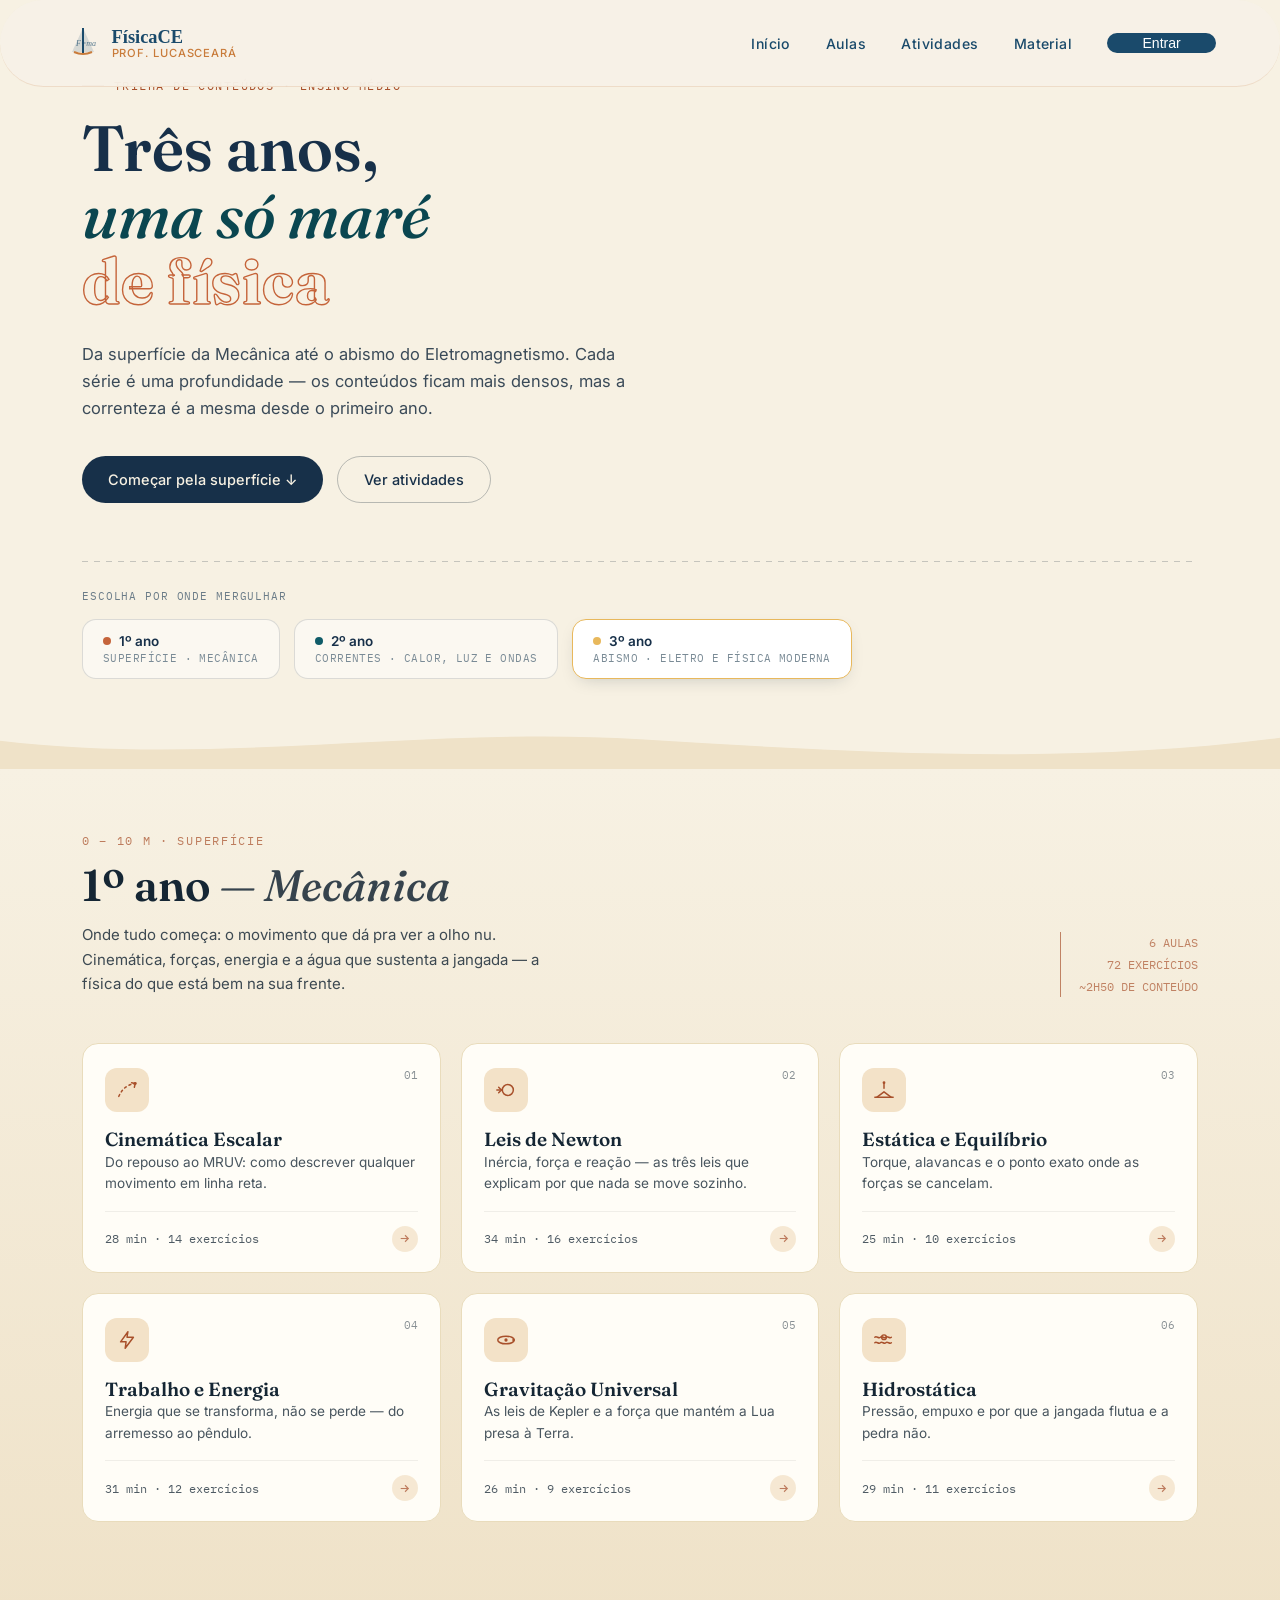
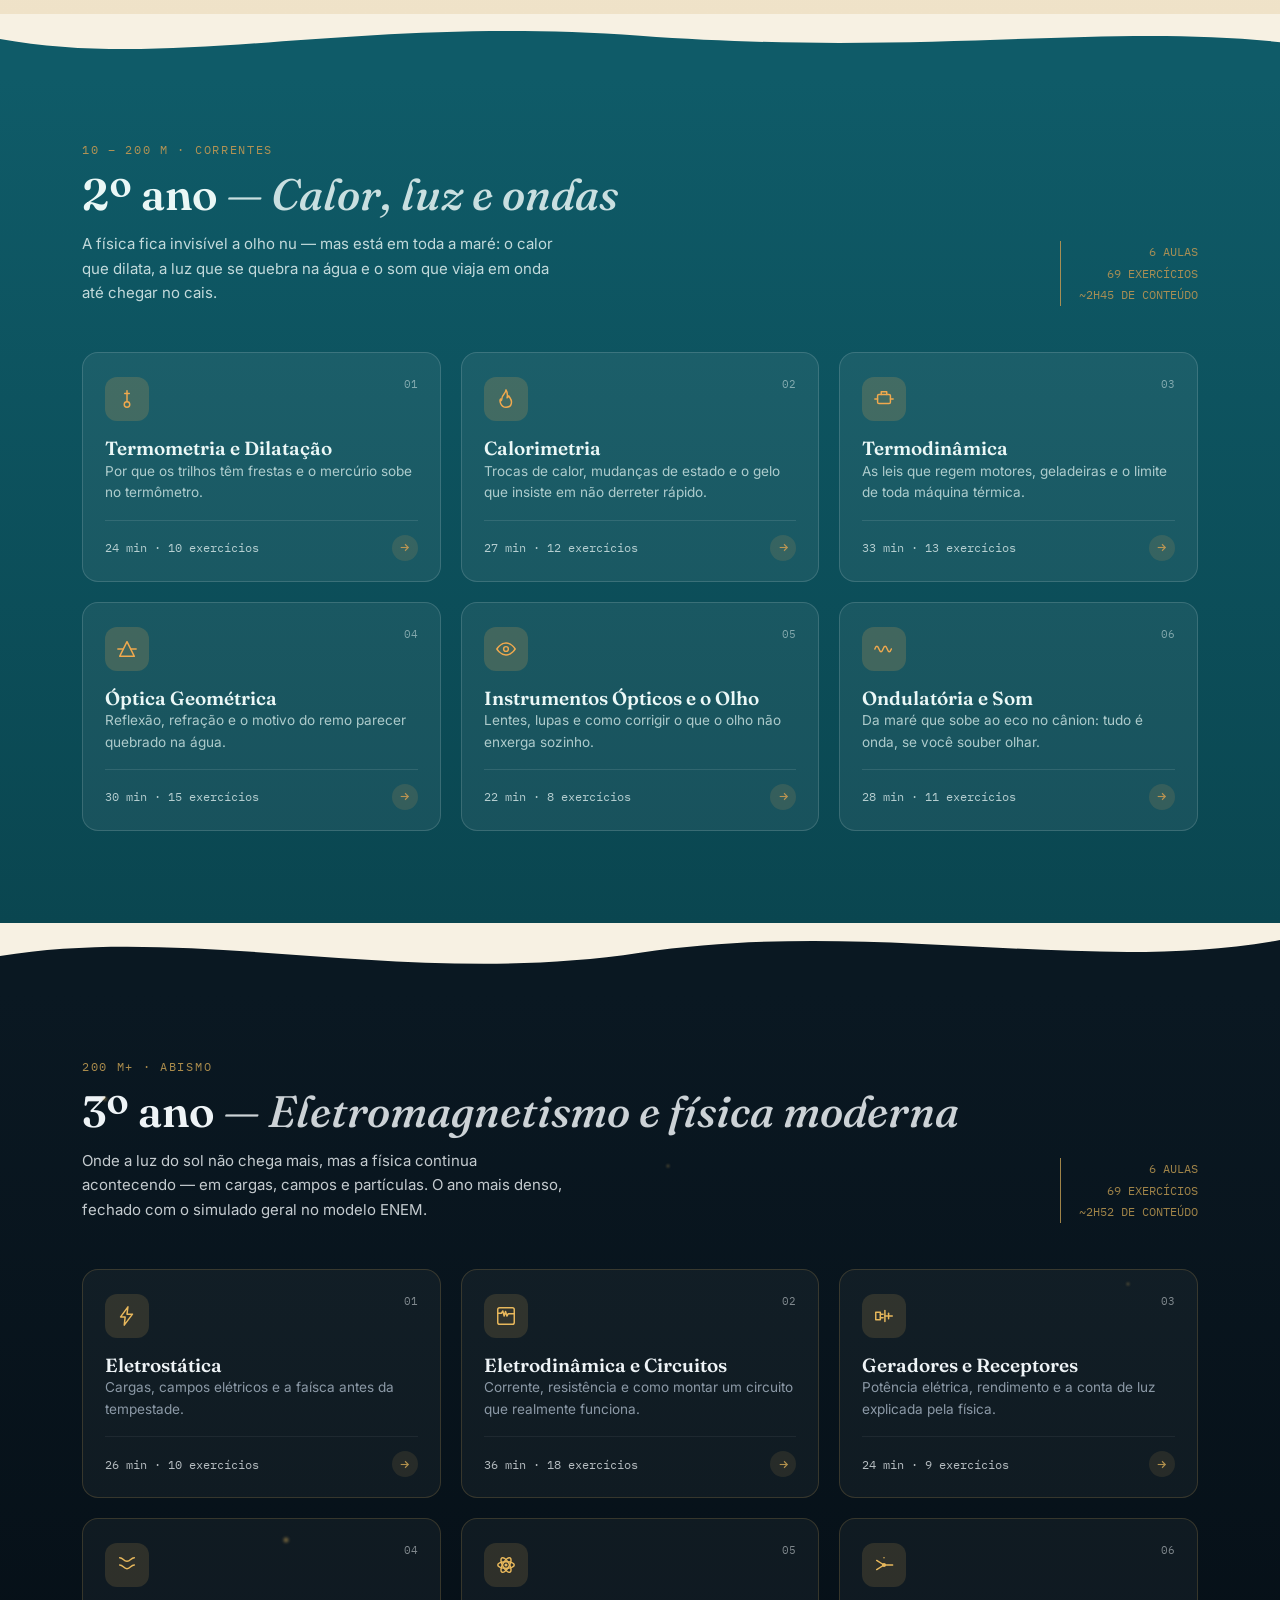
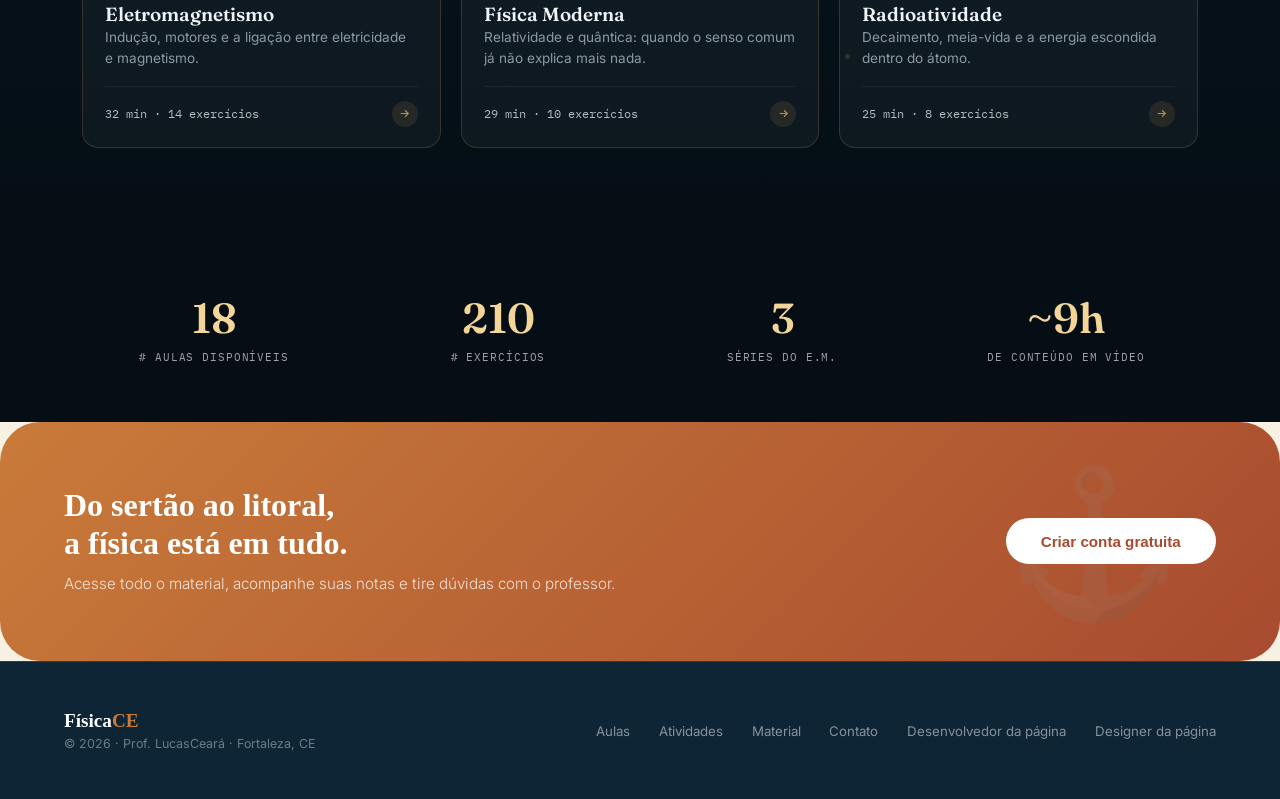
==== commit a6dff943: "Update index2.html" ====
--- a/index2.html
+++ b/index2.html
@@ -64,7 +64,7 @@
 
 <!--Menu login mobile-->
 
- <div id="overlay3" class="overlay3">
+ <div id="overlay3" class="overlay">
 
    <div class="container">
 
@@ -272,6 +272,40 @@
   </ul>
 </footer>
 
+
+<!--Menu cadastro-->
+ <div id="overlay2" class="overlay">
+
+   <div class="container">
+
+     <form class="login-box">
+       
+       <h2 id="Entrar">Cadastrar</h2>
+
+       <div class="input-group">
+        <label>Email</label>
+        <input id="email" type="email" placeholder="Digite seu email" required>
+       </div>
+
+       <div class="input-group">
+        <label>Senha</label>
+       <input id="password" type="password" placeholder="Digite sua senha" required>
+       </div>
+
+       <button id="botaoCadastro" type="button">Cadastrar</button>
+
+       <p id="mensagem"></p>
+
+       <p class="register">
+          Possui conta?
+        <a href="index.html">Logue já!</a>
+
+       </p>
+
+      <span id="fechar2">X</span>
+
+</form>
+
 <script src="aulas.js"></script>
 <script src="buttonlogin.js"></script>
 <script src="buttonlogin2.js"></script>
--- a/index2.css
+++ b/index2.css
@@ -370,7 +370,7 @@
 
     .stats-bar{padding:40px 0 44px;}
     .stats-grid{gap:26px 16px;}
-     .faixa-ceara { grid-template-columns: 1fr; padding: 3rem 1.5rem; }
+    .faixa-ceara { grid-template-columns: 1fr; padding: 3rem 1.5rem; }
     .faixa-ceara::after { display: none; }
     footer { grid-template-columns: 1fr; padding: 2.5rem 1.5rem; }
     .footer-links { flex-wrap: wrap; gap: 1rem; }
@@ -388,7 +388,7 @@
   justify-content: center;
   align-items: center;
 
-  z-index: 999;
+  z-index: 9999;
 
   display: none;
 }
@@ -401,6 +401,7 @@
     width: 100%;
     max-width: 350px;
 }
+
 
 .login-box {
      background: 0, 0, 0, 0.3;
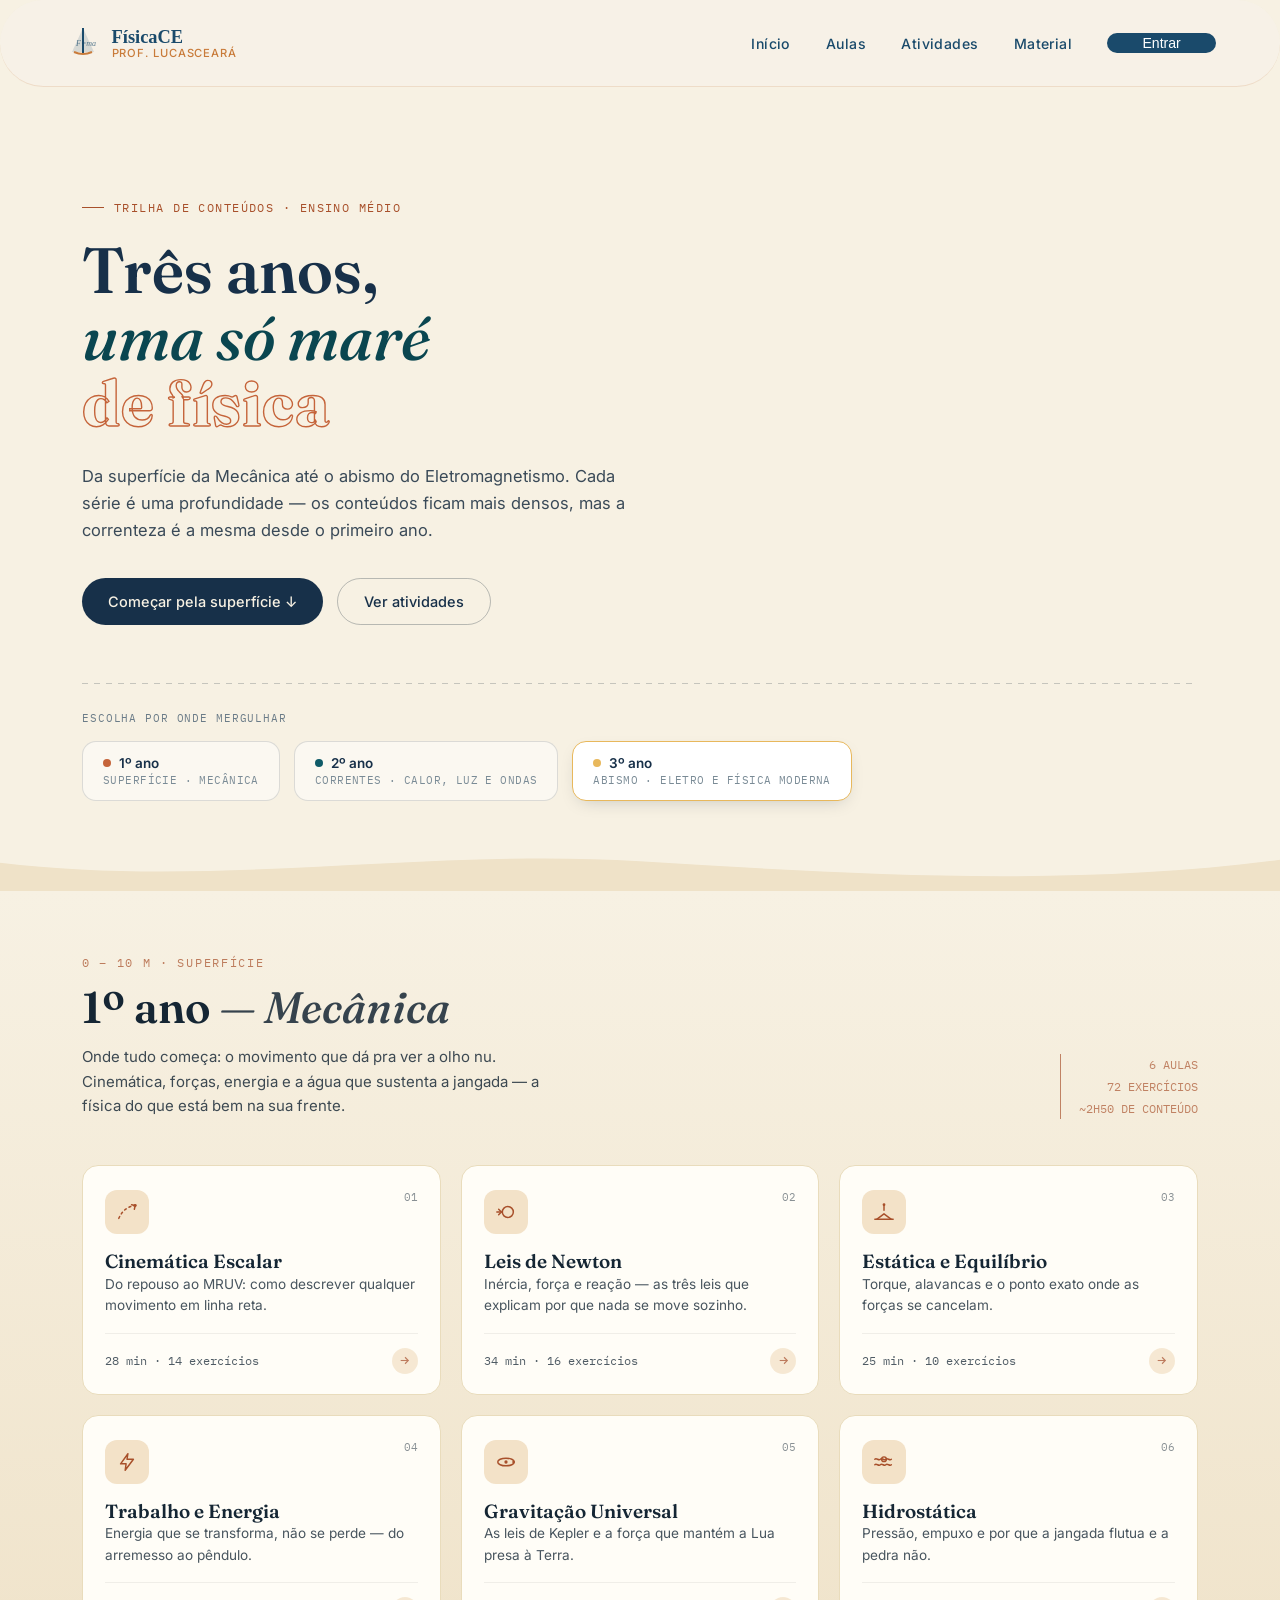
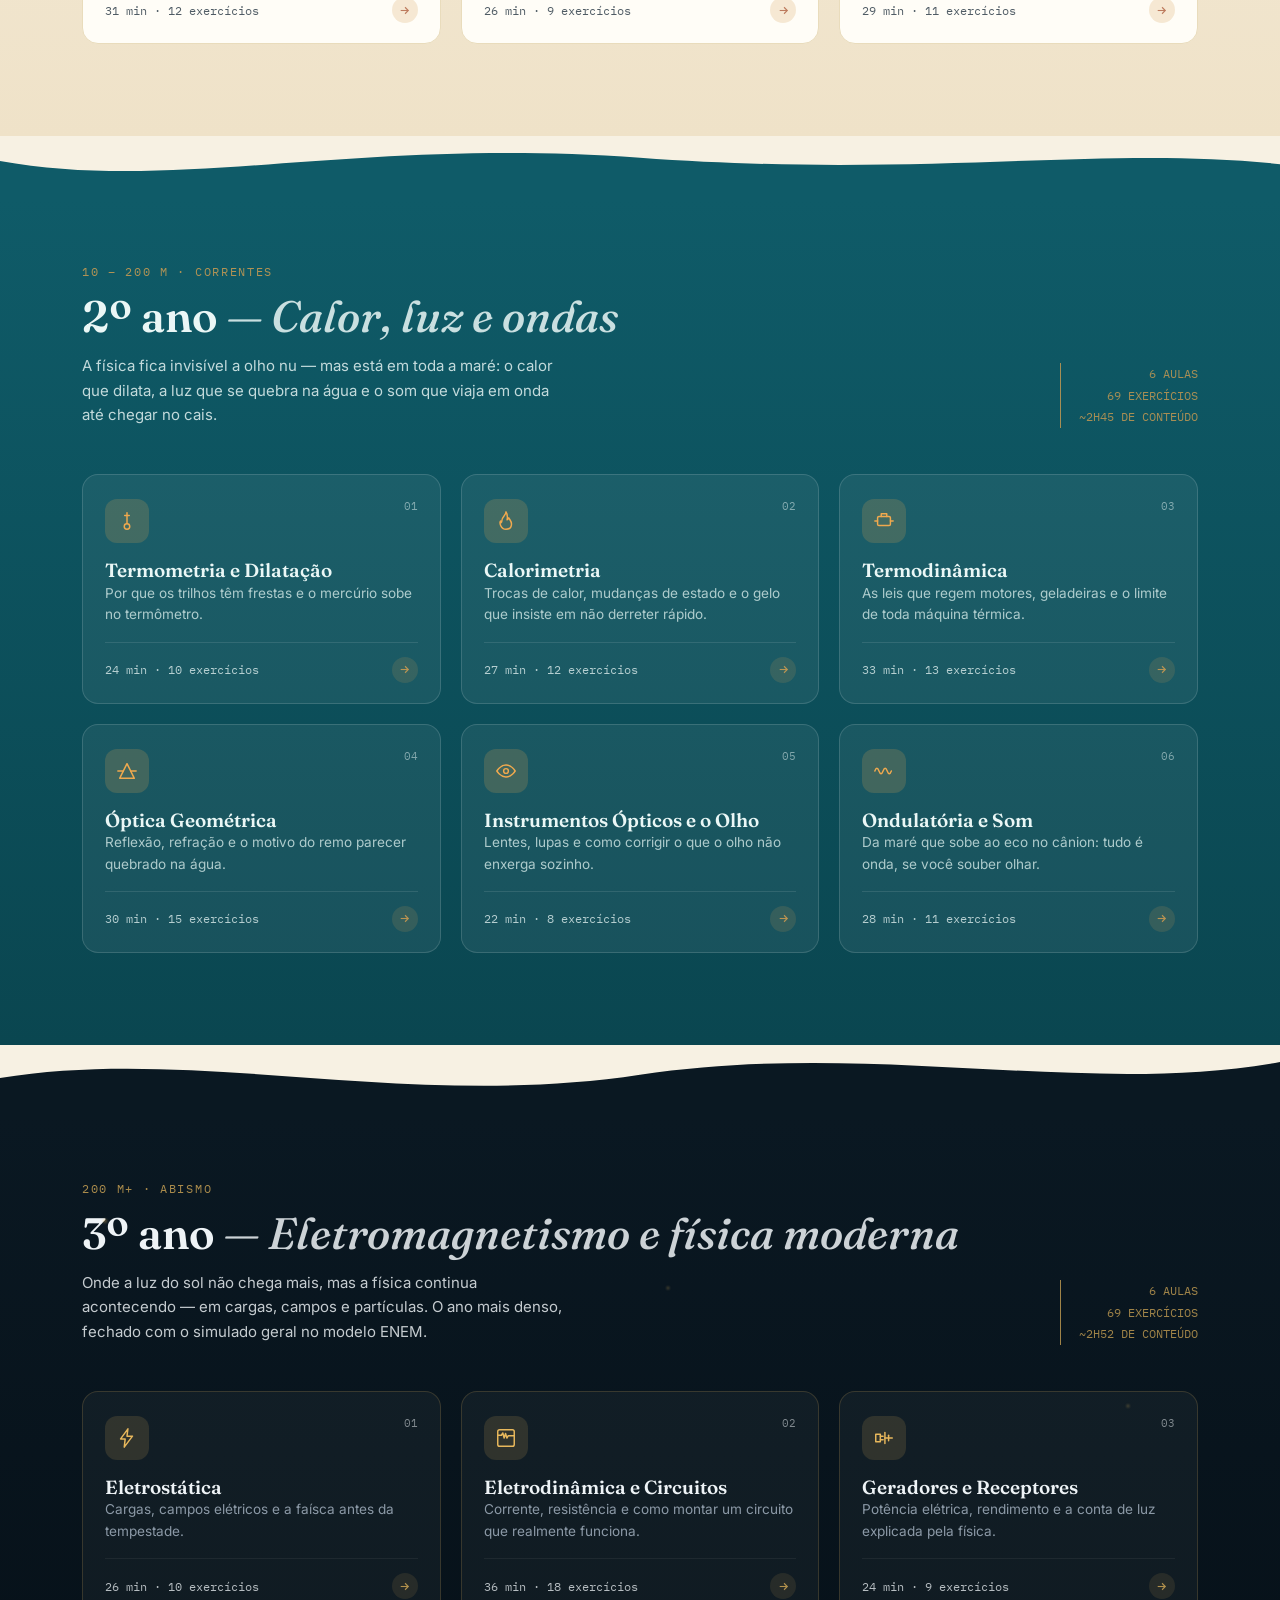
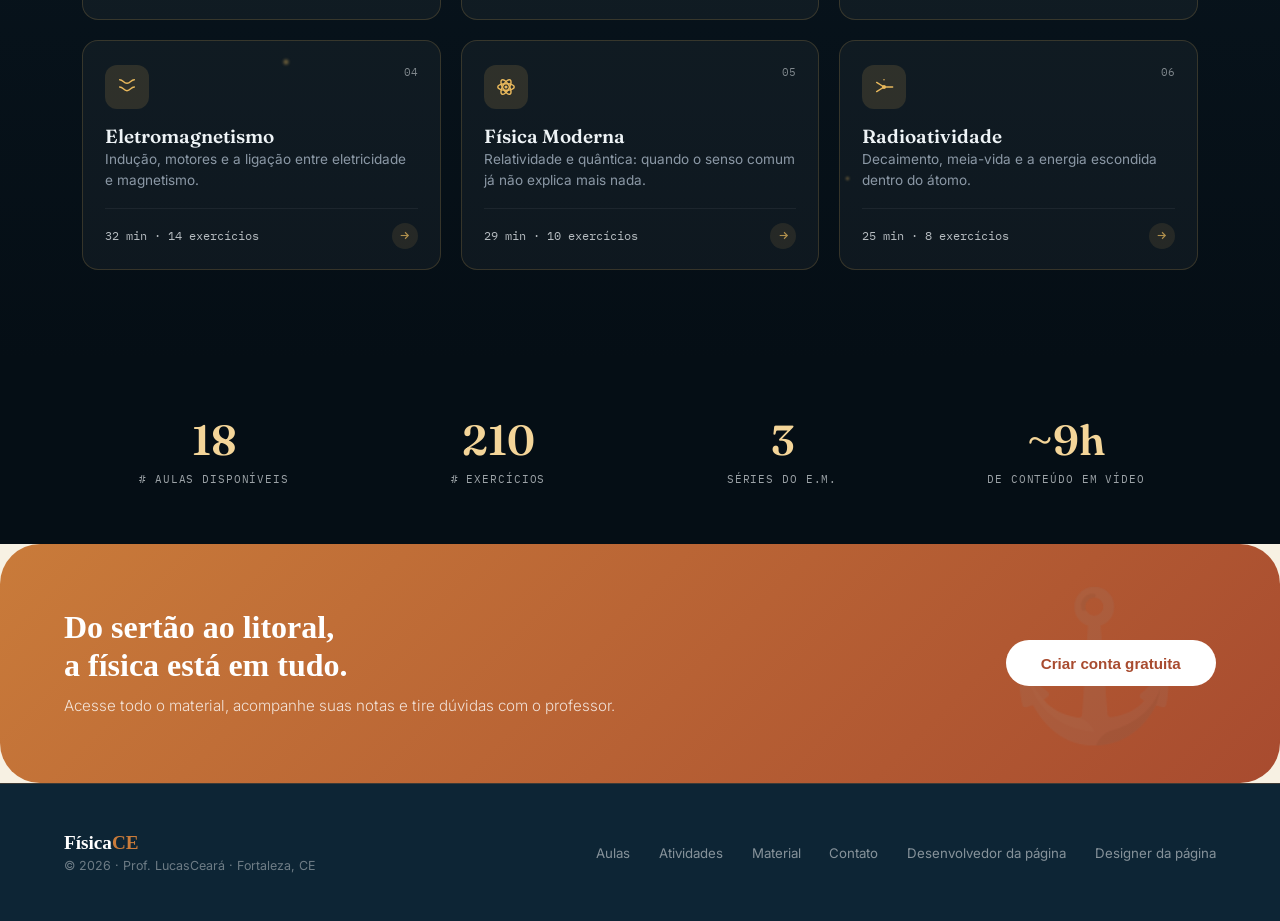
==== commit b506ef07: "Update index2.html" ====
--- a/index2.html
+++ b/index2.html
@@ -33,9 +33,9 @@
   
     <li><a href="index.html">Início</a></li>
     <li><a href="index2.html">Aulas</a></li>
-    <li><a href="#">Atividades</a></li>
+    <li><a href="index3.html">Atividades</a></li>
     <li><a href="#">Material</a></li>
-    <button id="btnAbrir" class="nav-btn">Entrar</button>
+    <button id="btAbrir" class="nav-btn">Entrar</button>
     
   </div>
 
--- a/index2.css
+++ b/index2.css
@@ -182,8 +182,12 @@
   .nav-btn:hover { background: var(--agua) !important; color: #fff !important; }
   
  
-
-
+#fechar3 {
+  position: relative;
+  top: -340px;
+  left: 220px;
+  cursor: pointer;
+}
 
 
   a{color:inherit;text-decoration:none;}
@@ -201,7 +205,7 @@
   .eyebrow::before{content:"";width:22px;height:1.5px;background:currentColor;display:block;}
 
   /* ---------- HERO ---------- */
-  .hero{padding:78px 0 46px;position:relative;}
+  .hero{padding:200px 0 46px;position:relative;}
   .hero-eyebrow{color:var(--terracotta-2);margin-bottom:22px;}
   h1.hero-title{
     font-family:var(--serif);
@@ -501,34 +505,56 @@
 
 
 /* ── FAIXA CEARENSE ── */
-  .faixa-ceara {
-    background: linear-gradient(135deg, var(--ocre) 0%, var(--terracota) 100%);
+.faixa-ceara {
+    width: 100%;
+    max-width: 100%;
+    background: linear-gradient(
+        135deg,
+        var(--ocre) 0%,
+        var(--terracota) 100%
+    );
+
     padding: 4rem;
-    display: grid; grid-template-columns: 1fr auto;
-    align-items: center; gap: 3rem;
-    position: relative; overflow: hidden;
+    display: grid;
+    grid-template-columns: 1fr auto;
+    align-items: center;
+    gap: 3rem;
+
+    position: relative;
+    overflow: hidden;
     border-radius: 40px;
-  }
-  .faixa-ceara::after {
+}
+
+.faixa-ceara::after {
     content: '⚓';
-    position: absolute; right: 6rem; top: 50%;
+    position: absolute;
+    right: 6rem;
+    top: 50%;
     transform: translateY(-50%);
     font-size: 9rem;
     opacity: .08;
     line-height: 1;
-  }
- 
-  .faixa-titulo {
+    pointer-events: none;
+}
+
+.faixa-titulo {
     font-family: 'Playfair Display', serif;
     font-size: clamp(1.5rem, 2.5vw, 2.1rem);
-    font-weight: 700; color: #fff;
-    line-height: 1.2; margin-bottom: .6rem;
-  }
-  .faixa-sub {
-    font-size: .95rem; color: rgba(255,255,255,.8);
-    font-weight: 300; line-height: 1.6;
-  }
-  .faixa-btn {
+    font-weight: 700;
+    color: #fff;
+    line-height: 1.2;
+    margin-bottom: .6rem;
+}
+
+.faixa-sub {
+    font-size: .95rem;
+    color: rgba(255,255,255,.8);
+    font-weight: 300;
+    line-height: 1.6;
+    max-width: 650px;
+}
+
+.faixa-btn {
     background: #fff;
     color: var(--terracota);
     padding: .9rem 2.2rem;
@@ -539,36 +565,61 @@
     white-space: nowrap;
     transition: transform .15s, box-shadow .15s;
     display: inline-block;
-    position: relative; z-index: 1;
-  }
-  .faixa-btn:hover { transform: translateY(-2px); box-shadow: 0 6px 20px rgba(0,0,0,.2); }
+    position: relative;
+    z-index: 1;
+}
+
+.faixa-btn:hover {
+    transform: translateY(-2px);
+    box-shadow: 0 6px 20px rgba(0,0,0,.2);
+}
 
   /* ── RODAPÉ ── */
-  footer {
+footer {
+    width: 100%;
     background: var(--noite);
+
     padding: 3rem 4rem;
-    display: grid; grid-template-columns: 1fr auto;
-    align-items: center; gap: 2rem;
+
+    display: grid;
+    grid-template-columns: 1fr auto;
+    align-items: center;
+    gap: 2rem;
+
     border-top: 1px solid rgba(201,123,58,.25);
-  }
- 
-  .footer-brand {
+}
+
+.footer-brand {
     font-family: 'Playfair Display', serif;
-    font-size: 1.2rem; font-weight: 700; color: #fff;
-  }
-  .footer-brand span { color: var(--ocre); }
-  .footer-copy {
-    font-size: .78rem; color: rgba(255,255,255,.4);
+    font-size: 1.2rem;
+    font-weight: 700;
+    color: #fff;
+}
+
+.footer-brand span {
+    color: var(--ocre);
+}
+
+.footer-copy {
+    font-size: .78rem;
+    color: rgba(255,255,255,.4);
     margin-top: .3rem;
-  }
- 
-  .footer-links {
-    display: flex; gap: 1.8rem; list-style: none;
-  }
-  .footer-links a {
-    font-size: .83rem; color: rgba(255,255,255,.5);
+}
+
+.footer-links {
+    display: flex;
+    gap: 1.8rem;
+    list-style: none;
+    flex-wrap: wrap;
+}
+
+.footer-links a {
+    font-size: .83rem;
+    color: rgba(255,255,255,.5);
     text-decoration: none;
     transition: color .2s;
-  }
-  .footer-links a:hover { color: var(--ocre); }
- +}
+
+.footer-links a:hover {
+    color: var(--ocre);
+}
